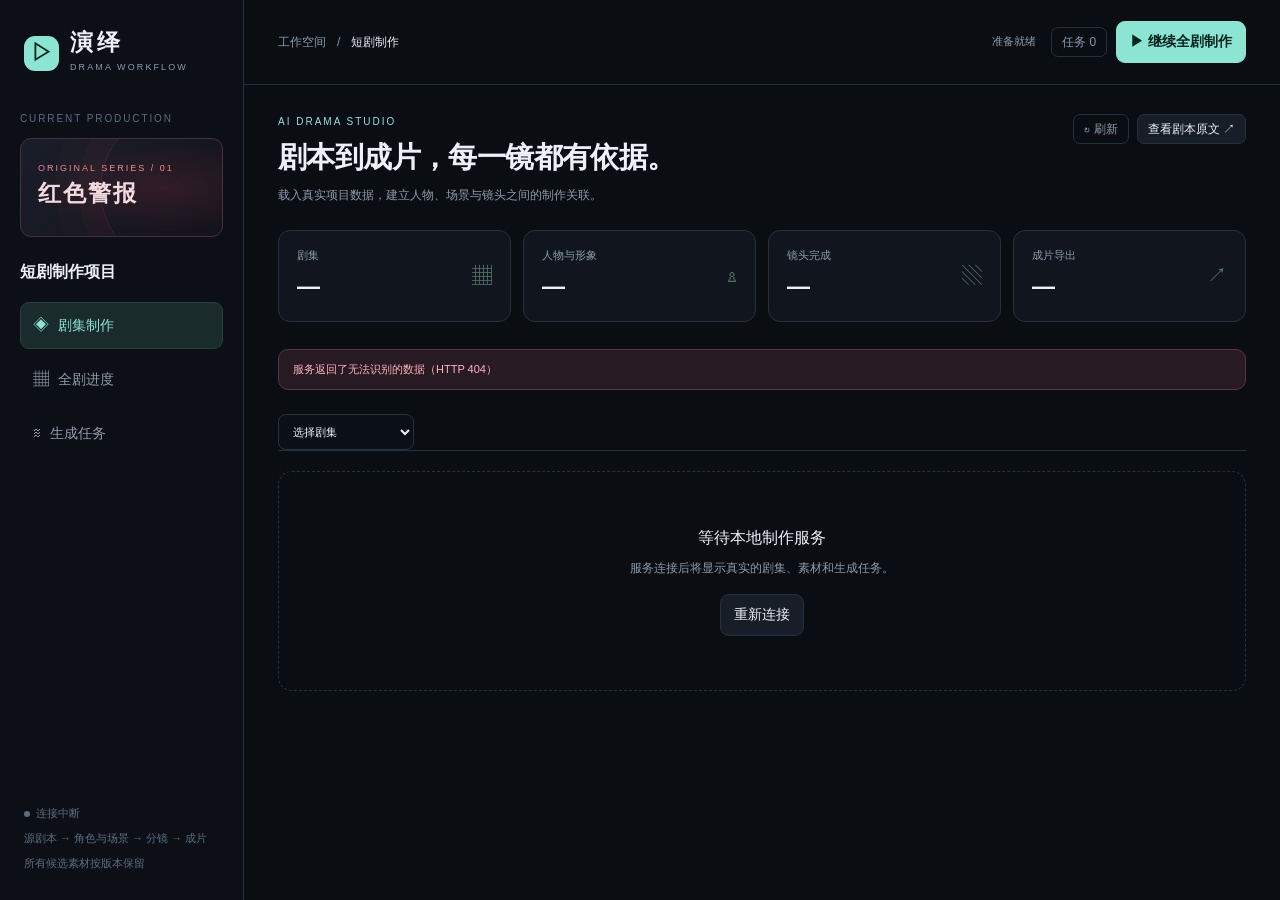
==== frontend/workbench/index.html @ b9e7b921 "Initialize source-only AI video workspace" ====
<!doctype html>
<html lang="zh-CN">
<head>
<meta charset="UTF-8">
<meta name="viewport" content="width=device-width,initial-scale=1">
<meta name="color-scheme" content="dark">
<title>演绎 · AI 短剧制作台</title>
<style>
:root{--bg:#0a0d12;--panel:#11161e;--panel2:#171e28;--line:#26313e;--text:#edf1f7;--muted:#8d9bac;--subtle:#5c6c7f;--accent:#8ce5d2;--accentdim:#153f37;--red:#ff7b7b;--reddim:#3d232b;--amber:#e4bf7b;--radius:15px;--font:ui-sans-serif,-apple-system,BlinkMacSystemFont,"PingFang SC","Microsoft YaHei",sans-serif}*{box-sizing:border-box}body{margin:0;background:var(--bg);color:var(--text);font:14px/1.55 var(--font)}button,input,select,textarea{font:inherit}button,a,input,textarea,select{outline-offset:4px}button{cursor:pointer}button:disabled{opacity:.42;cursor:not-allowed}a{color:var(--accent);text-decoration:none}a:hover{text-decoration:underline}button{border:1px solid var(--line);border-radius:9px;background:var(--panel2);color:var(--text);padding:9px 13px;white-space:nowrap;transition:background .15s,border-color .15s,transform .15s}button:hover:not(:disabled){background:#222d3a;border-color:#46586b}button:active:not(:disabled){transform:translateY(1px)}button.primary{color:#05251e;background:var(--accent);border-color:var(--accent);font-weight:650}button.primary:hover:not(:disabled){background:#aef3e4}button.danger{color:var(--red);background:var(--reddim);border-color:#63404b}button.ghost{background:transparent;color:var(--muted)}button.small,.small-btn{padding:5px 10px;font-size:12px;border-radius:7px}input,select,textarea{width:100%;border:1px solid var(--line);border-radius:8px;background:#0b1017;color:var(--text);padding:10px 12px}textarea{resize:vertical;min-height:145px;line-height:1.75}input:focus,select:focus,textarea:focus{border-color:var(--accent)}select{cursor:pointer}.app{max-width:1760px;margin:auto;min-height:100vh;display:grid;grid-template-columns:244px 1fr}.sidebar{position:sticky;top:0;align-self:start;height:100vh;border-right:1px solid var(--line);padding:29px 20px 20px;display:flex;flex-direction:column;background:#0c1016}.brand{display:flex;align-items:center;gap:11px;margin:0 4px 34px}.brand-icon{width:35px;height:35px;position:relative;background:var(--accent);border-radius:11px;display:grid;place-items:center;color:#08251d;font-size:22px;font-weight:800}.brand-title{font-size:23px;letter-spacing:4px;font-weight:750;line-height:1.15}.brand small{font-size:9px;letter-spacing:2.1px;color:var(--muted)}.side-label{font-size:10px;letter-spacing:1.9px;color:var(--subtle);margin-bottom:11px}.project-title{font-size:16px;line-height:1.65;margin-bottom:17px;font-weight:600}.project-cover{height:99px;position:relative;overflow:hidden;margin-bottom:22px;border:1px solid #49303a;border-radius:11px;background:radial-gradient(ellipse at 70% 50%,#852f3d40,transparent 65%),linear-gradient(135deg,#1a1e29,#14121b);display:flex;align-items:center;padding:17px}.project-cover:after{content:"";position:absolute;width:160px;height:160px;border:1px solid #98445344;border-radius:50%;right:-40px;top:-31px;box-shadow:0 0 0 22px #9844530b,0 0 0 45px #98445308}.alarm-mark{color:#ed8b99;font-size:9px;letter-spacing:2px}.project-cover strong{display:block;font-size:23px;letter-spacing:2px;color:#f3d9e0;position:relative;z-index:1}.side-nav{display:grid;gap:7px}.side-nav button{text-align:left;background:transparent;border-color:transparent;padding:10px 12px;color:var(--muted)}.side-nav button.active{background:#1a2b2b;color:var(--accent);border-color:#284139}.side-nav span{margin-right:9px;font-size:16px}.side-meta{margin-top:auto;padding:20px 4px 0;font-size:11px;color:var(--subtle)}.dot{display:inline-block;width:6px;height:6px;border-radius:50%;background:var(--subtle);margin-right:6px}.dot.online{background:var(--accent);box-shadow:0 0 8px #8ce5d244}.side-meta p{margin:8px 0}.workspace{min-width:0}.topbar{min-height:83px;padding:21px 34px;display:flex;align-items:center;justify-content:space-between;gap:15px;border-bottom:1px solid var(--line)}.breadcrumb{font-size:12px;color:var(--muted);display:flex;gap:11px;align-items:center}.breadcrumb strong{color:var(--text);font-weight:500}.top-actions{display:flex;gap:9px;align-items:center}.run-state{font-size:11px;color:var(--muted);margin-right:6px}.content{padding:29px 34px 44px;max-width:1500px;margin:auto}.hero{display:flex;justify-content:space-between;align-items:flex-start;gap:20px;margin-bottom:25px}.eyebrow{font-size:10px;letter-spacing:2px;color:var(--accent);margin-bottom:9px}.hero h1{font-size:29px;line-height:1.35;margin:0 0 9px;font-weight:650;letter-spacing:-.6px}.hero p{color:var(--muted);font-size:12px;margin:0;max-width:790px}.hero-actions{display:flex;gap:8px;align-items:center}.stats{display:grid;grid-template-columns:repeat(4,1fr);gap:12px;margin-bottom:27px}.stat{border:1px solid var(--line);background:var(--panel);border-radius:12px;padding:16px 18px;display:flex;justify-content:space-between;align-items:center}.stat label{color:var(--muted);font-size:11px;display:block;margin-bottom:5px}.stat strong{font-size:23px;font-weight:550;letter-spacing:-.6px}.stat small{color:var(--subtle);font-size:11px;margin-left:5px}.stat-icon{font-size:20px;color:#527468}.episode-nav-wrap{display:flex;align-items:flex-start;gap:12px;border-bottom:1px solid var(--line);margin-bottom:20px;min-width:0}.episode-nav-wrap>select{width:136px;flex-shrink:0;font-size:11px;padding:10px;margin-top:5px}.episode-nav-wrap .episode-strip{flex:1;min-width:0;margin-bottom:0;border-bottom:0}.episode-strip{border-bottom:1px solid var(--line);display:flex;gap:7px;padding-bottom:15px;margin-bottom:20px;overflow:auto;scrollbar-width:thin}.episode-chip{background:transparent;border:1px solid transparent;padding:9px 15px;min-width:106px;text-align:left}.episode-chip .num{font-size:10px;color:var(--muted);display:block;margin-bottom:3px;letter-spacing:1px}.episode-chip .name{display:block;max-width:153px;overflow:hidden;text-overflow:ellipsis;font-size:12px}.episode-chip.active{background:var(--panel2);border-color:#527568}.episode-chip.active .num{color:var(--accent)}.episode-chip .chip-dot{float:right;margin-top:6px;width:5px;height:5px;border-radius:50%;background:var(--subtle)}.episode-chip .chip-dot.done{background:var(--accent)}.episode-heading{display:flex;justify-content:space-between;gap:15px;align-items:flex-start;margin-bottom:18px}.episode-head-actions{display:flex;gap:8px;flex-wrap:wrap;justify-content:flex-end}.review-notice .review-title{display:flex;align-items:center;justify-content:space-between;gap:12px}.review-notice p{margin:8px 0 0;font-size:11px;line-height:1.8}.review-notice ul{padding-left:17px;margin:9px 0 0;font-size:11px;line-height:1.8}.episode-heading h2{margin:0;font-size:19px;font-weight:600}.episode-heading p{color:var(--muted);font-size:12px;max-width:850px;margin:7px 0 0}.tabs{display:flex;gap:24px;overflow:auto;border-bottom:1px solid var(--line);margin-bottom:21px}.tabs button{flex:0 0 auto;border:0;border-bottom:2px solid transparent;border-radius:0;padding:11px 1px;background:transparent;color:var(--muted);font-size:13px}.tabs button.active{color:var(--accent);border-bottom-color:var(--accent)}.tabs small{margin-left:6px;color:var(--subtle);font-size:10px}.section-top{display:flex;justify-content:space-between;align-items:center;gap:12px;margin-bottom:16px}.section-top p{font-size:11px;color:var(--muted);margin:0}.legend{display:flex;gap:12px;color:var(--muted);font-size:10px}.legend i{display:inline-block;height:5px;width:5px;border-radius:50%;background:var(--accent);margin-right:5px}.legend i.pending{background:var(--subtle)}.asset-grid{display:grid;grid-template-columns:repeat(auto-fill,minmax(245px,1fr));gap:17px}.asset-card{border:1px solid var(--line);background:var(--panel);border-radius:var(--radius);overflow:hidden;transition:border-color .2s}.asset-card:hover{border-color:#485763}.asset-preview{aspect-ratio:4/3;background:#0d121a;position:relative;overflow:hidden;display:grid;place-items:center;border-bottom:1px solid var(--line)}.asset-preview img{width:100%;height:100%;object-fit:contain;position:absolute;inset:0;background:#0a0f16}.empty-image{display:flex;flex-direction:column;align-items:center;color:var(--subtle);gap:9px;font-size:11px;text-align:center;padding:22px}.empty-image .avatar-line{font-size:32px;color:#354858}.image-tag{position:absolute;top:12px;left:12px;padding:4px 8px;font-size:10px;background:#091016d9;border:1px solid #3e505c;border-radius:5px;color:#d1d9e3;z-index:1}.asset-body{padding:16px}.asset-card h3{margin:0 0 4px;font-size:16px;font-weight:600}.muted{color:var(--muted)}.fine{font-size:11px}.subtle{color:var(--subtle)}.tag-list{display:flex;gap:5px;flex-wrap:wrap;margin:11px 0 15px}.tag{font-size:10px;color:#aab9c9;border:1px solid #2c3a49;background:#17202b;border-radius:5px;padding:2px 6px}.tag.green{color:var(--accent);border-color:#2a4c42;background:#122f28}.tag.red{color:var(--red);border-color:#58333d;background:#2b1920}.card-buttons{display:flex;gap:8px}.card-buttons button{flex:1;font-size:11px;padding:8px}.pipeline{display:flex;gap:6px;align-items:center;margin-top:14px;color:var(--subtle);font-size:9px;flex-wrap:wrap}.pipeline .done{color:var(--accent)}.pipeline b{font-weight:400;color:#354251}.notice{background:#131c27;border:1px solid #293b4e;color:#9eb5cd;border-radius:10px;padding:11px 14px;font-size:11px;margin-bottom:19px}.notice.error{background:#281a22;border-color:#593443;color:#ffb4be}.notice strong{font-weight:600}.empty{min-height:220px;border:1px dashed var(--line);border-radius:14px;display:grid;place-items:center;text-align:center;padding:34px;color:var(--muted)}.empty h3{color:var(--text);font-weight:500;margin:0 0 8px}.empty p{font-size:12px;max-width:520px;margin:0 auto 17px}.progress-track{height:4px;overflow:hidden;border-radius:3px;background:#26313d}.progress-track span{display:block;background:var(--accent);height:100%;transition:width .3s}.shot-list{display:grid;gap:16px}.shot-card{border:1px solid var(--line);background:var(--panel);border-radius:14px;overflow:hidden;display:grid;grid-template-columns:276px 1fr}.shot-media{background:#070a0f;border-right:1px solid var(--line);min-height:220px;display:grid;place-items:center;position:relative}.shot-media video{width:100%;max-height:330px;display:block}.shot-body{padding:19px 21px;min-width:0}.shot-title{display:flex;align-items:center;justify-content:space-between;gap:15px;margin-bottom:10px}.shot-title h3{font-size:14px;margin:0;font-weight:600}.shot-title .duration{color:var(--accent);font-family:ui-monospace,monospace;font-size:11px;margin-left:10px}.cast-item{display:flex;align-items:center;gap:7px;font-size:11px;color:#c2d1df}.cast-item select{width:auto;max-width:210px;padding:4px 7px;font-size:10px}.look-create{background:#0c131c;border:1px solid var(--line);border-radius:8px;padding:12px;margin:12px 0}.look-create input,.look-create textarea{margin:6px 0;font-size:11px}.look-create textarea{min-height:90px}.shot-action{font-size:13px;line-height:1.8;margin:8px 0}.shot-meta{display:grid;grid-template-columns:1fr 1fr;gap:8px 15px;font-size:11px;color:var(--muted);margin:12px 0}.shot-meta label{color:var(--subtle);display:block;font-size:10px;margin-bottom:2px}.dialogue{border-left:2px solid #386458;padding-left:12px;margin:10px 0;color:#d3e2e0;font-size:12px}.dialogue p{margin:5px 0}.dialogue b{color:var(--accent);font-size:10px;margin-right:6px;font-weight:500}.shot-footer{display:flex;gap:8px;justify-content:space-between;align-items:center;margin-top:15px}.shot-footer .actions{display:flex;gap:7px}.shot-footer select{max-width:290px;padding:6px 9px;font-size:10px}.shot-edit{border-top:1px solid var(--line);margin-top:13px;padding-top:12px}.shot-edit>summary{color:var(--accent);font-size:11px;cursor:pointer}.shot-edit .edit-fields{display:grid;gap:12px;margin-top:13px}.shot-edit label{display:grid;gap:5px;font-size:11px;color:var(--muted)}.shot-edit textarea{min-height:90px;font-size:12px;line-height:1.7}.shot-edit .notice{margin:12px 0 0}.shot-edit .edit-save{display:flex;align-items:center;gap:12px;margin-top:13px;flex-wrap:wrap}.shot-edit .edit-save span{font-size:10px;color:var(--subtle)}.shot-details{border-top:1px solid var(--line);padding-top:12px;margin-top:13px}.shot-details summary{color:var(--muted);cursor:pointer;font-size:11px}.shot-details textarea{font-size:11px;margin:12px 0 8px;min-height:200px}.handoff{font-size:11px;color:var(--muted);display:grid;gap:7px;margin:10px 0}.handoff strong{color:#abc7bd;font-weight:500}.export-card{border:1px solid var(--line);border-radius:14px;background:var(--panel);padding:24px;margin-bottom:16px}.export-card h3{font-size:18px;margin:0 0 8px;font-weight:550}.export-card p{font-size:12px;color:var(--muted);margin:0 0 17px}.export-card video{display:block;width:100%;max-height:560px;background:#05080c;border-radius:8px;margin:17px 0}.export-meta{display:flex;gap:20px;flex-wrap:wrap;margin:11px 0;font-size:11px;color:var(--muted)}.export-actions{display:flex;gap:9px;align-items:center}.download-link{display:inline-block;border:1px solid #3a6c60;background:#163d32;color:var(--accent);padding:8px 13px;border-radius:8px;font-size:12px}.jobs-panel{position:fixed;right:21px;top:76px;width:min(480px,calc(100vw - 30px));max-height:75vh;overflow:auto;z-index:40;border:1px solid #3b4a5e;background:#101721;box-shadow:0 20px 70px #0008;border-radius:14px}.panel-head{position:sticky;top:0;padding:16px 19px;background:#111923;display:flex;justify-content:space-between;align-items:center;border-bottom:1px solid var(--line);z-index:1}.panel-head h3{font-size:14px;margin:0}.job{padding:13px 18px;border-bottom:1px solid var(--line)}.job-top{display:flex;justify-content:space-between;gap:12px;font-size:12px}.job-meta{font-size:10px;color:var(--subtle);margin-top:5px;word-break:break-all}.job-error{font-size:11px;color:#ffaeb8;background:#2b1a23;border-radius:7px;padding:9px;margin-top:8px;white-space:pre-wrap;word-break:break-word}.status{font-size:10px;color:var(--muted);white-space:nowrap}.status.success{color:var(--accent)}.status.failed{color:var(--red)}.status.running{color:var(--amber)}.backdrop{position:fixed;inset:0;z-index:50;background:#03060bd9;backdrop-filter:blur(5px);display:flex;align-items:center;justify-content:center;padding:28px}.modal{background:var(--panel);border:1px solid #354354;border-radius:18px;width:min(1180px,100%);max-height:94vh;overflow:auto;box-shadow:0 30px 100px #0009}.modal-head{position:sticky;top:0;background:var(--panel);padding:20px 24px;border-bottom:1px solid var(--line);display:flex;justify-content:space-between;align-items:center;gap:20px;z-index:3}.modal-head h2{margin:0;font-size:19px;font-weight:600}.modal-head p{color:var(--muted);font-size:11px;margin:3px 0 0}.modal-close{padding:5px 10px;font-size:18px;background:transparent}.modal-layout{display:grid;grid-template-columns:1.02fr 1fr;min-height:530px}.modal-left{padding:22px;border-right:1px solid var(--line)}.modal-right{padding:24px;min-width:0}.large-preview{height:365px;background:#080d14;border:1px solid var(--line);border-radius:10px;display:grid;place-items:center;overflow:hidden}.large-preview video{width:100%;height:100%;object-fit:contain}.manual-review-copy{font-size:12px;color:var(--muted);line-height:1.8;margin:0 0 15px}.qa-result{margin:10px 0;font-size:11px;color:var(--muted);line-height:1.8}.qa-result p{margin:7px 0}.qa-result ul{padding-left:17px;margin:7px 0}.qa-score{display:flex;gap:6px;flex-wrap:wrap;margin:8px 0}.large-preview img{width:100%;height:100%;object-fit:contain}.large-preview a{display:block;width:100%;height:100%}.preview-caption{font-size:10px;color:var(--muted);display:flex;justify-content:space-between;gap:10px;margin:10px 0 16px}.versions{display:flex;gap:8px;overflow:auto;padding:3px 0 6px}.version{flex:0 0 82px;height:89px;position:relative;border-radius:8px;overflow:hidden;border:1px solid var(--line);padding:0;background:#0b1018}.version img{width:100%;height:100%;object-fit:cover}.version.active{border-color:var(--accent);box-shadow:0 0 0 1px var(--accent)}.version-label{position:absolute;bottom:0;left:0;right:0;background:#09101bea;font-size:9px;padding:3px;text-align:center;color:#cbd6e4}.version .approved{position:absolute;top:3px;right:4px;background:var(--accent);border-radius:50%;width:15px;height:15px;font-size:10px;color:#092920}.field-label{display:block;font-size:11px;color:var(--muted);margin-bottom:7px}.field-row{display:flex;align-items:center;justify-content:space-between;margin:17px 0 8px}.field-row label{color:var(--muted);font-size:11px}.segmented{display:flex;border:1px solid var(--line);padding:4px;border-radius:9px;margin-bottom:17px;background:#0b1118;gap:3px}.segmented button{background:transparent;border-color:transparent;flex:1;font-size:11px;padding:7px 9px}.segmented button.active{background:#23382f;color:var(--accent)}.prompt-editor{font-size:12px;min-height:235px}.reference-summary{font-size:10px;line-height:1.7;color:var(--muted);background:#0c131c;border:1px solid var(--line);border-radius:8px;padding:11px;margin:12px 0;max-height:100px;overflow:auto}.reference-summary strong{color:var(--accent);font-weight:500}.upload-box{display:flex;align-items:center;gap:10px;padding:11px;border:1px dashed #415060;border-radius:8px;margin:13px 0;color:var(--muted);font-size:10px}.upload-box img{width:46px;height:46px;object-fit:cover;border-radius:5px}.upload-box button{flex-shrink:0}.upload-box span{word-break:break-all}.modal-actions{display:flex;gap:8px;flex-wrap:wrap;margin-top:15px}.modal-actions button{flex:1;font-size:12px}.modal-tip{color:var(--subtle);font-size:10px;line-height:1.8;margin-top:12px}.source-content{padding:26px;font-size:13px;line-height:1.95;white-space:pre-wrap;max-height:75vh;overflow:auto}.source-content h3{margin:0}.toast-stack{position:fixed;bottom:25px;left:50%;transform:translateX(-50%);z-index:100;display:grid;gap:8px;max-width:min(580px,calc(100vw - 36px))}.toast{background:#1e302c;border:1px solid #456e60;color:#daf4e9;border-radius:10px;padding:12px 18px;font-size:12px;box-shadow:0 8px 30px #0006;word-break:break-word}.toast.error{background:#351f29;border-color:#7a4653;color:#ffc3cc}.loading{display:flex;align-items:center;gap:12px;color:var(--muted);padding:70px;justify-content:center}.spinner{width:15px;height:15px;border:2px solid #2a3a42;border-top-color:var(--accent);border-radius:50%;animation:spin 1s linear infinite}@keyframes spin{to{transform:rotate(360deg)}}.hidden{display:none!important}.failed-banner{display:flex;align-items:center;justify-content:space-between;gap:12px}.status-line{color:var(--subtle);font-size:10px;margin-top:16px;display:flex;justify-content:space-between;gap:12px}.mono{font-family:ui-monospace,SFMono-Regular,Menlo,monospace}.overview-grid{display:grid;grid-template-columns:repeat(auto-fill,minmax(245px,1fr));gap:15px}.episode-overview{padding:19px;background:var(--panel);border:1px solid var(--line);border-radius:12px}.episode-overview h3{margin:6px 0 9px;font-size:16px;font-weight:550}.episode-overview p{font-size:11px;color:var(--muted);min-height:38px;margin-bottom:15px}.episode-overview .progress-track{margin-bottom:12px}.overview-line{display:flex;justify-content:space-between;gap:10px;font-size:10px;color:var(--muted);margin:10px 0}.hr{height:1px;background:var(--line);margin:20px 0}.mobile-brand{display:none}.empty-inline{color:var(--subtle);font-size:11px;padding:8px 0}.inline-error{color:var(--red);font-size:11px;word-break:break-word}.source-id{font-size:10px;color:var(--subtle);margin-left:7px}
@media(min-width:1500px){.asset-grid{grid-template-columns:repeat(auto-fill,minmax(260px,1fr))}}@media(max-width:1150px){.app{grid-template-columns:208px 1fr}.sidebar{padding:24px 16px}.content{padding:25px 24px}.topbar{padding:20px 24px}.shot-card{grid-template-columns:230px 1fr}.shot-media{min-height:200px}.stat{padding:13px}.hero h1{font-size:25px}.run-state{display:none}}@media(max-width:900px){.app{grid-template-columns:1fr}.sidebar{display:none}.mobile-brand{display:block;font-size:17px;font-weight:700;color:var(--accent);letter-spacing:3px}.topbar{padding:15px 20px;min-height:72px}.breadcrumb{display:none}.stats{grid-template-columns:repeat(4,1fr)}.hero{flex-direction:column}.hero h1{font-size:25px}.hero-actions{align-self:stretch}.content{padding:22px 20px}.modal-layout{grid-template-columns:1fr 1fr}.modal-left,.modal-right{padding:17px}.large-preview{height:320px}.shot-card{grid-template-columns:220px 1fr}.shot-meta{grid-template-columns:1fr}.stat-icon{display:none}.shot-footer{align-items:stretch;flex-direction:column}.shot-footer select{max-width:none}.backdrop{padding:15px}}@media(max-width:650px){.stats{grid-template-columns:repeat(2,1fr);gap:9px}.hero h1{font-size:23px}.hero p{font-size:11px}.top-actions{gap:6px}.top-actions button{font-size:11px;padding:8px 10px}.episode-heading{flex-direction:column}.tabs{gap:22px}.asset-grid{grid-template-columns:repeat(2,minmax(0,1fr));gap:11px}.asset-body{padding:12px}.asset-card h3{font-size:14px}.card-buttons{flex-direction:column;gap:6px}.asset-preview{aspect-ratio:3/4}.tag-list{margin:9px 0}.pipeline{font-size:8px;gap:4px}.shot-card{grid-template-columns:1fr}.shot-media{min-height:190px;border-right:0;border-bottom:1px solid var(--line)}.shot-media video{max-height:370px}.shot-body{padding:17px}.shot-meta{grid-template-columns:1fr 1fr}.modal-layout{grid-template-columns:1fr}.modal-left{border-right:0;border-bottom:1px solid var(--line)}.modal-head{padding:15px 18px}.large-preview{height:310px}.modal{max-height:96vh}.backdrop{padding:8px}.section-top{align-items:flex-start}.legend{display:none}.hero-actions button{font-size:11px}.export-card{padding:18px}.content{padding:20px 15px}.stat strong{font-size:22px}.project-title{font-size:13px}.run-button-label{font-size:11px}.source-id{display:none}.episode-chip{min-width:92px;padding:8px 11px}.episode-chip .name{max-width:112px}.status-line{flex-direction:column;gap:3px}}
</style>
</head>
<body>
<div class="app">
<aside class="sidebar">
  <div class="brand"><div class="brand-icon">▷</div><div><div class="brand-title">演绎</div><small>DRAMA WORKFLOW</small></div></div>
  <div class="side-label">CURRENT PRODUCTION</div>
  <div class="project-cover"><div><div class="alarm-mark">ORIGINAL SERIES / 01</div><strong>红色警报</strong></div></div>
  <div class="project-title" id="side-title">短剧制作项目</div>
  <div class="side-nav">
    <button data-action="nav" data-nav="production" class="active" id="nav-production"><span>◈</span>剧集制作</button>
    <button data-action="nav" data-nav="overview" id="nav-overview"><span>▦</span>全剧进度</button>
    <button data-action="nav" data-nav="jobs"><span>≋</span>生成任务</button>
  </div>
  <div class="side-meta"><p><i class="dot" id="connection-dot"></i><span id="connection-label">正在连接本地工作台</span></p><p>源剧本 → 角色与场景 → 分镜 → 成片</p><p>所有候选素材按版本保留</p></div>
</aside>
<main class="workspace">
  <header class="topbar"><div class="mobile-brand">▷ 演绎</div><div class="breadcrumb"><span>工作空间</span><span>/</span><strong>短剧制作</strong></div><div class="top-actions"><span id="run-state" class="run-state">准备就绪</span><button class="ghost small" data-action="jobs" id="jobs-button">任务 <span id="jobs-count">0</span></button><button class="danger hidden" data-action="pause" id="pause-button">暂停派发</button><button class="primary" data-action="run" id="run-button"><span class="run-button-label">▶ 继续全剧制作</span></button></div></header>
  <div class="content">
    <div class="hero"><div><div class="eyebrow">AI DRAMA STUDIO</div><h1 id="project-title">剧本到成片，每一镜都有依据。</h1><p id="project-description">载入真实项目数据，建立人物、场景与镜头之间的制作关联。</p></div><div class="hero-actions"><button class="ghost small" data-action="refresh">↻ 刷新</button><button class="small" data-action="source">查看剧本原文 ↗</button></div></div>
    <div class="stats" id="stats"><div class="stat"><div><label>剧集</label><strong>—</strong></div><span class="stat-icon">▦</span></div><div class="stat"><div><label>人物与形象</label><strong>—</strong></div><span class="stat-icon">♙</span></div><div class="stat"><div><label>镜头完成</label><strong>—</strong></div><span class="stat-icon">▧</span></div><div class="stat"><div><label>成片导出</label><strong>—</strong></div><span class="stat-icon">↗</span></div></div>
    <div id="connection-error" class="notice error hidden"></div>
    <div id="failure-banner"></div>
    <div class="episode-nav-wrap"><select id="episode-jump" data-action="episode-jump-change" aria-label="跳转剧集"><option>选择剧集</option></select><div id="episode-nav" class="episode-strip"></div></div>
    <div id="main-content"><div class="loading"><span class="spinner"></span>正在读取制作项目…</div></div>
    <div class="status-line"><span id="project-path"></span><span id="last-sync"></span></div>
  </div>
</main>
</div>
<div id="jobs-panel" class="jobs-panel hidden"></div>
<div id="modal-root"></div>
<div id="toast-stack" class="toast-stack" aria-live="polite"></div>
<input id="reference-upload" type="file" accept="image/png,image/jpeg,image/webp" class="hidden">
<script>
'use strict';
const app={newCharacterDraft:{name:'',base_prompt:'',look_name:'',look_prompt_delta:''},newCharacter:false,newCharacterSaving:false,reviewVideo:null,shotDrafts:{},shotEditors:{},newLookDraft:{name:'',prompt:''},newLocationDraft:{name:'',canonical_prompt:''},newLocation:false,newLocationSaving:false,videoPreviews:{},newLook:false,state:null,episode:null,tab:'characters',nav:'production',modal:null,modalAsset:null,modalStage:'base',lookId:null,upload:null,source:null,sourceLoading:false,jobsOpen:false,loading:false,lastMainSignature:'',lastModalSignature:'',error:null};
const $=s=>document.querySelector(s);
const esc=value=>String(value??'').replace(/[&<>"']/g,c=>({'&':'&amp;','<':'&lt;','>':'&gt;','"':'&quot;',"'":'&#39;'}[c]));
const arr=value=>Array.isArray(value)?value:[];
const str=value=>typeof value==='string'?value:JSON.stringify(value??'');
const labelStatus=status=>({idle:'待开始',running:'正在制作',paused:'已暂停派发',pausing:'等待已提交任务保存',failed:'需要处理',rejected:'未通过',needs_review:'中断待核实',unplanned:'待规划',complete:'全部完成',queued:'排队中',pending:'待生成',submitted:'已提交',generating:'生成中',processing:'处理中',succeeded:'已完成',success:'已完成',ready:'候选已就绪',generated:'已生成',reviewed:'已检查',approved:'已通过',exported:'已导出',planned:'已规划',stale:'需更新',cancelled:'已取消'}[String(status??'').toLowerCase()]||String(status||'待处理'));
const success=status=>['success','succeeded','ready','generated','reviewed','approved','exported','complete','completed','SUCCEEDED'].includes(status);
const usable=asset=>!!asset&&!asset.stale&&!failed(asset.status);
const failed=status=>['failed','error','FAILED','rejected','needs_review'].includes(status);
const active=status=>['running','queued','submitted','generating','processing','pending','PENDING','RUNNING'].includes(status);
const stateClass=status=>success(status)?'success':failed(status)?'failed':active(status)?'running':'';
const kindLabel=kind=>({base:'基础人物图',look:'形象图',turnaround:'三视图',location:'场景图',video:'镜头视频',plan:'剧集规划',render:'成片导出',continuity:'连续性复核',review:'连续性复核',run:'全剧制作',image:'图像生成'}[kind]||kind||'任务');
const formatTime=value=>{if(!value)return '时间未记录';const date=new Date(value);return Number.isNaN(date.getTime())?String(value):date.toLocaleString('zh-CN',{timeZone:'Asia/Shanghai',month:'2-digit',day:'2-digit',hour:'2-digit',minute:'2-digit',second:'2-digit',hour12:false})};
const fullTime=value=>{if(!value)return '';const date=new Date(value);return Number.isNaN(date.getTime())?String(value):date.toLocaleString('zh-CN',{timeZone:'Asia/Shanghai',hour12:false})};
const durationLabel=value=>{const s=Number(value)||0;return s>=60?Math.floor(s/60)+'分'+Math.round(s%60)+'秒':s+'秒'};
const assetUrl=asset=>asset?.url||asset?.download_url||asset?.video_url||'';
function currentEpisode(){return arr(app.state?.episodes).find(e=>e.id===app.episode)||arr(app.state?.episodes)[0]||null}
function characterById(id){return arr(app.state?.characters).find(c=>c.id===id)}
function locationById(id){return arr(app.state?.locations).find(c=>c.id===id)}
function identityId(value){return typeof value==='string'?value:value?.id||value?.character_id||value?.location_id}
function selectedId(entity,kind,lookId){const s=entity?.selected;if(typeof s==='string')return s;if(!s||typeof s!=='object')return null;const key=kind==='base'?'base':kind==='turnaround'?'turnaround:'+lookId:kind==='location'?'location':kind==='video'?'video':lookId;const value=s[key]??s[kind];return typeof value==='string'?value:value?.id||value?.asset_id||null}
function selectedAsset(entity,kind,lookId){const id=selectedId(entity,kind,lookId);return arr(entity?.assets).find(a=>a.id===id)||null}
function assetVersion(asset,index){if(asset?.version!==undefined&&asset?.version!==null)return typeof asset.version==='number'?'v'+String(asset.version).padStart(3,'0'):String(asset.version);return 'v'+String(index+1).padStart(3,'0')}
function validAssets(entity,kind,lookId){return arr(entity?.assets).filter(a=>a.kind===kind&&(!lookId||kind==='base'||kind==='location'||!a.look_id||a.look_id===lookId)).slice().reverse()}
function episodeCharacters(ep){const ids=new Set([...arr(ep?.characters).map(identityId),...arr(ep?.shots).flatMap(s=>arr(s.characters).map(identityId))]);return arr(app.state?.characters).filter(c=>ids.has(c.id))}
function episodeLocations(ep){const ids=new Set([...arr(ep?.locations).map(identityId),...arr(ep?.shots).map(s=>identityId(s.location_id))]);return arr(app.state?.locations).filter(c=>ids.has(c.id))}
function shotSelected(shot){const s=shot?.selected;const id=typeof s==='string'?s:s?.video||s?.asset_id||s?.id;return arr(shot?.assets).find(a=>a.id===id)||null}
function episodeTitle(ep){return ep?.source_title||ep?.title||('第'+(ep?.number||'')+'集')}
function projectTitle(){return app.state?.project?.title||app.state?.project?.name||'AI 短剧制作项目'}
function toast(message,error=false){const el=document.createElement('div');el.className='toast'+(error?' error':'');el.textContent=message;$('#toast-stack').appendChild(el);setTimeout(()=>el.remove(),error?11000:5000)}
async function api(path,body){let response;try{response=await fetch(path,{method:body===undefined?'GET':'POST',headers:body===undefined?{}:{'Content-Type':'application/json'},body:body===undefined?undefined:JSON.stringify(body),cache:'no-store'})}catch(error){throw new Error('无法连接本地制作服务。请检查服务是否正在运行。')}const text=await response.text();let data;try{data=JSON.parse(text)}catch(error){throw new Error('服务返回了无法识别的数据（HTTP '+response.status+'）')}if(!response.ok||data.error||data.ok===false)throw new Error(typeof data.error==='string'?data.error:data.error?.message||data.message||'操作失败（HTTP '+response.status+'）');return data}
async function fetchState(force=false){if(app.loading)return;app.loading=true;try{app.state=await api('/api/state');app.error=null;if(!app.episode||!arr(app.state.episodes).some(e=>e.id===app.episode))app.episode=arr(app.state.episodes)[0]?.id||null;$('#connection-error').classList.add('hidden');$('#connection-dot').classList.add('online');$('#connection-label').textContent='本地工作台已连接';$('#last-sync').textContent='最近同步 '+new Date().toLocaleTimeString('zh-CN',{timeZone:'Asia/Shanghai',hour12:false});render(force)}catch(error){app.error=error.message;$('#connection-error').textContent=error.message;$('#connection-error').classList.remove('hidden');$('#connection-dot').classList.remove('online');$('#connection-label').textContent='连接中断';if(!app.state)$('#main-content').innerHTML='<div class="empty"><div><h3>等待本地制作服务</h3><p>服务连接后将显示真实的剧集、素材和生成任务。</p><button data-action="refresh">重新连接</button></div></div>'}finally{app.loading=false}}
function render(force=false){if(!app.state)return;renderHeader();renderEpisodeNav();renderFailures();renderJobs();const signature=JSON.stringify({nav:app.nav,tab:app.tab,episode:app.episode,characters:app.state.characters,locations:app.state.locations,episodes:app.state.episodes,exports:app.state.exports,reviewRunning:reviewRunning(currentEpisode())});if(force||signature!==app.lastMainSignature){const focused=document.activeElement,playing=Array.from(document.querySelectorAll('#main-content video')).some(v=>!v.paused&&!v.ended);if(force||(!playing&&(!focused||!$('#main-content').contains(focused)||!['TEXTAREA','INPUT','SELECT'].includes(focused.tagName)))){renderMain();app.lastMainSignature=signature}}if(app.modal){const modalSignature=JSON.stringify({m:app.modal,stage:app.modalStage,look:app.lookId,asset:app.modalAsset,upload:app.upload,characters:app.state.characters,locations:app.state.locations});if(force||modalSignature!==app.lastModalSignature){const focused=document.activeElement;if(force||!focused||!$('#modal-root').contains(focused)||!['TEXTAREA','INPUT','SELECT'].includes(focused.tagName)){renderModal();app.lastModalSignature=modalSignature}}}}
function renderHeader(){const state=app.state,eps=arr(state.episodes),chars=arr(state.characters),shots=eps.flatMap(e=>arr(e.shots)),done=shots.filter(s=>usable(shotSelected(s))).length,exported=eps.filter(e=>e.export&&assetUrl(e.export)).length;const totalLooks=chars.reduce((a,c)=>a+arr(c.looks).length,0);$('#side-title').textContent=projectTitle();$('#project-title').textContent=projectTitle();$('#project-description').textContent=state.project?.description||'从剧集规划到人物形象、场景与镜头，统一管理参考、提示词和每一次生成。';$('#stats').innerHTML=[['剧集规划',eps.length,'集','▦'],['人物 / 形象',chars.length+' / '+totalLooks,'','♙'],['采用镜头',done+' / '+shots.length,'镜','▧'],['剧集成片',exported+' / '+eps.length,'集','↗']].map(([name,value,unit,icon])=>'<div class="stat"><div><label>'+name+'</label><strong>'+esc(value)+'</strong><small>'+unit+'</small></div><span class="stat-icon">'+icon+'</span></div>').join('');const running=state.project?.run_status==='running'||state.project?.running===true,draining=!running&&arr(state.jobs).some(j=>j.kind!=='run'&&active(j.status));$('#pause-button').classList.toggle('hidden',!running);$('#run-button').disabled=running||draining;$('#run-button').innerHTML='<span class="run-button-label">'+(running?'制作进行中…':draining?'等待已提交任务保存…':state.project?.run_status==='paused'?'▶ 从断点继续':'▶ 继续全剧制作')+'</span>';$('#run-state').textContent=labelStatus(state.project?.run_status||'idle');$('#jobs-count').textContent=arr(state.jobs).filter(j=>active(j.status)).length;$('#project-path').textContent=state.project?.root||state.project?.path||state.project?.project_path||'';$('#nav-production').classList.toggle('active',app.nav==='production');$('#nav-overview').classList.toggle('active',app.nav==='overview')}
function renderEpisodeNav(){const eps=arr(app.state.episodes),signature=JSON.stringify([app.episode,eps.map(ep=>[ep.id,episodeTitle(ep),!!(ep.export&&assetUrl(ep.export))])]);if(app.lastNavSignature===signature)return;app.lastNavSignature=signature;const oldScroll=$('#episode-nav').scrollLeft;$('#episode-jump').innerHTML=eps.map(ep=>'<option value="'+esc(ep.id)+'" '+(ep.id===app.episode?'selected':'')+'>'+esc(ep.id)+' · '+esc(episodeTitle(ep))+'</option>').join('');$('#episode-nav').innerHTML=eps.map(ep=>'<button class="episode-chip '+(app.episode===ep.id?'active':'')+'" data-action="episode" data-id="'+esc(ep.id)+'" title="'+esc(episodeTitle(ep))+'"><span class="chip-dot '+(ep.export&&assetUrl(ep.export)?'done':'')+'"></span><span class="num">EP '+String(ep.number||Number(String(ep.id).replace(/\D/g,''))||'').padStart(2,'0')+'</span><span class="name">'+esc(episodeTitle(ep))+'</span></button>').join('');$('#episode-nav').scrollLeft=oldScroll;$('#episode-nav .active')?.scrollIntoView({block:'nearest',inline:'nearest'})}
function renderFailures(){const jobs=arr(app.state.jobs),bad=jobs.filter(j=>failed(j.status)),latest=bad[bad.length-1],blocked=app.state.project?.run_status==='failed',current=app.state.project?.last_error;$('#failure-banner').innerHTML=blocked?'<div class="notice error failed-banner"><span><strong>当前制作需要处理</strong> · '+esc(str(current||latest?.error||'打开任务查看详情').slice(0,150))+'</span><button class="small danger" data-action="jobs">查看任务</button></div>':latest?'<div class="notice failed-banner"><span>'+bad.length+' 条历史失败记录，保留供追溯；当前状态以制作任务为准。</span><button class="small ghost" data-action="jobs">查看记录</button></div>':''}
function reviewRunning(ep){return !!ep&&arr(app.state?.jobs).some(j=>['continuity','review'].includes(j.kind)&&[ep.id,'series'].includes(j.target)&&active(j.status))}
function renderReview(ep){
 const review=ep.continuity_review,running=reviewRunning(ep),notes=Array.isArray(review?.notes)?review.notes:review?.notes?[str(review.notes)]:[];
 return '<div class="notice review-notice"><div class="review-title"><strong>连续性复核</strong><span class="status '+(running?'running':stateClass(review?.status))+'">'+(running?'正在复核…':review?esc(labelStatus(review.status))+' · 修正 '+esc(review.patch_count??0)+' 处':'尚未复核')+'</span></div><p>模型会检查并修正角色服装、道具与位置的连续性，保留原台词；实际复核可能需要一些时间。全剧制作会自动执行，通常无需重复提交。</p>'+(notes.length?'<ul>'+notes.map(note=>'<li>'+esc(str(note))+'</li>').join('')+'</ul>':'')+'</div>';
}
function renderMain(){const ep=currentEpisode();if(app.nav==='overview'){renderOverview();return}if(!ep){$('#main-content').innerHTML='<div class="empty"><div><h3>项目尚未载入剧集</h3><p>规划完成后，人物、场景、分镜和导出会按剧集组织在这里。</p><button class="primary" data-action="plan-all">规划全剧</button></div></div>';return}const counts={characters:episodeCharacters(ep).length,locations:episodeLocations(ep).length,shots:arr(ep.shots).length,exports:ep.export&&assetUrl(ep.export)?1:0};$('#main-content').innerHTML='<div class="episode-heading"><div><h2>'+esc(episodeTitle(ep))+'<span class="source-id">'+esc(ep.id)+'</span></h2><p>'+esc(ep.summary||'这一集的制作线将在分镜规划后展开。')+'</p></div><div class="episode-head-actions"><button class="small" data-action="plan-episode">✧ '+(arr(ep.shots).length?'重新规划本集':'规划本集')+'</button>'+(app.tab==='shots'?'<button class="small" data-action="review-episode" '+(!arr(ep.shots).length||reviewRunning(ep)?'disabled':'')+'>'+(reviewRunning(ep)?'复核中…':'复核连续性')+'</button>':'')+'</div></div><div class="tabs">'+[['characters','人物形象'],['locations','场景资产'],['shots','镜头分镜'],['exports','成片导出']].map(([key,label])=>'<button class="'+(app.tab===key?'active':'')+'" data-action="tab" data-tab="'+key+'">'+label+'<small>'+counts[key]+'</small></button>').join('')+'</div><div id="tab-body"></div>';({characters:renderCharacters,locations:renderLocations,shots:renderShots,exports:renderExports}[app.tab]||renderCharacters)(ep)}
function emptyState(title,text,button){return '<div class="empty"><div><h3>'+esc(title)+'</h3><p>'+esc(text)+'</p>'+(button||'')+'</div></div>'}
function renderCharacters(ep){
 const chars=episodeCharacters(ep),draft=app.newCharacterDraft;
 const form=app.newCharacter?'<form id="new-character-form" class="look-create"><label class="field-label" for="new-character-name">人物名称</label><input id="new-character-name" maxlength="100" required value="'+esc(draft.name)+'" placeholder="例如：陈母的姐姐"><label class="field-label" for="new-character-base" style="margin-top:8px">基础身份描述</label><textarea id="new-character-base" maxlength="5000" required placeholder="固定这一个人的年龄、性别、五官、发型与体态；不同亲属或律师各建独立人物。">'+esc(draft.base_prompt)+'</textarea><label class="field-label" for="new-character-look-name" style="margin-top:8px">首个服装形象（可选）</label><input id="new-character-look-name" maxlength="100" value="'+esc(draft.look_name)+'" placeholder="例如：深棕外套来院"><label class="field-label" for="new-character-look-prompt" style="margin-top:8px">服装与剧情状态（可选）</label><textarea id="new-character-look-prompt" maxlength="1500" placeholder="写清整套服装颜色、款式和鞋子；创建后先生成此人的独立基础图。">'+esc(draft.look_prompt_delta)+'</textarea><p class="fine muted">创建只保存独立人物卡，不生成图片；每人的基础身份与服装形象分别维护。</p><button class="small primary" type="submit" '+(app.newCharacterSaving?'disabled':'')+'>'+(app.newCharacterSaving?'正在创建…':'创建人物')+'</button></form>':'';
 const top='<div class="section-top"><p>先锁基础身份，再派生衣着与状态。不同人物各有独立基础图和历史版本。</p><button class="small" data-action="new-character" '+(app.newCharacterSaving?'disabled':'')+'>'+(app.newCharacter?'收起表单':'＋ 新增人物')+'</button></div>'+form;
 if(!chars.length){$('#tab-body').innerHTML=top+emptyState('先建立这一集的人物线','新增独立人物，或从原剧本规划本集人物与形象。','<button class="primary" data-action="plan-episode">规划本集</button>');return}
 $('#tab-body').innerHTML=top+'<div class="asset-grid">'+chars.map(c=>{const base=selectedAsset(c,'base'),looks=arr(c.looks),look=looks.find(l=>usable(selectedAsset(c,'look',l.id))),lookAsset=look&&selectedAsset(c,'look',look.id),preview=lookAsset||base,tri=looks.some(l=>usable(selectedAsset(c,'turnaround',l.id)));return '<article class="asset-card"><div class="asset-preview">'+(assetUrl(preview)?'<img loading="lazy" src="'+esc(assetUrl(preview))+'" alt="'+esc(c.name)+'的已采用形象">':'<div class="empty-image"><span class="avatar-line">♙</span><span>人物基础图待生成</span></div>')+'<span class="image-tag">'+(lookAsset?'已采用 · '+esc(look.name):base?'已采用 · 基础图':'IDENTITY / '+esc(c.id))+'</span></div><div class="asset-body"><h3>'+esc(c.name)+'</h3><div class="fine muted">'+esc(c.role||c.description||c.id).slice(0,100)+'</div><div class="tag-list">'+looks.map(l=>'<span class="tag '+(selectedAsset(c,'look',l.id)?'green':'')+'">'+esc(l.name||l.id)+'</span>').join('')+'</div><div class="card-buttons"><button data-action="quick-base" data-id="'+esc(c.id)+'">'+(validAssets(c,'base').length?'↻ 重生基础图':'✧ 生成基础图')+'</button><button class="primary" data-action="character" data-id="'+esc(c.id)+'">形象与版本 ↗</button></div><div class="pipeline"><span class="'+(base?'done':'')+'">① 基础身份</span><b>→</b><span class="'+(lookAsset?'done':'')+'">② 形象</span><b>→</b><span class="'+(tri?'done':'')+'">③ 三视图</span></div></div></article>'}).join('')+'</div>'}
async function createCharacter(){
 if(app.newCharacterSaving)return;
 const ep=currentEpisode(),name=$('#new-character-name')?.value.trim()||'',base_prompt=$('#new-character-base')?.value.trim()||'';
 const lookName=$('#new-character-look-name')?.value.trim()||'',lookPrompt=$('#new-character-look-prompt')?.value.trim()||'';
 if(!ep)throw new Error('请先选择剧集。');
 if(!name||!base_prompt)throw new Error('请填写人物名称和基础身份描述。');
 if(!!lookName!==!!lookPrompt)throw new Error('首个服装形象的名称和描述请同时填写，或同时留空。');
 app.newCharacterSaving=true;
 try{
  const body={name,base_prompt,episode_id:ep.id,...(lookName?{look:{name:lookName,prompt_delta:lookPrompt}}:{})};
  const result=await api('/api/character',body);
  if(!result.character?.id)throw new Error('服务未返回新人物，请刷新后查看。');
  app.newCharacter=false;app.newCharacterDraft={name:'',base_prompt:'',look_name:'',look_prompt_delta:''};
  while(app.loading)await new Promise(resolve=>setTimeout(resolve,25));
  await fetchState(true);
  if(app.error)throw new Error('人物已创建，刷新失败：'+app.error);
  openEntity('character',result.character.id);
  toast('已创建独立人物。可在基础人物版本面板中生成第一张身份图。');
 }finally{app.newCharacterSaving=false;if(app.nav==='production'&&app.tab==='characters')renderCharacters(currentEpisode())}
}

function renderLocations(ep){
 const locations=episodeLocations(ep),draft=app.newLocationDraft;
 const form=app.newLocation?'<form id="new-location-form" class="look-create"><label class="field-label" for="new-location-name">场景名称</label><input id="new-location-name" required value="'+esc(draft.name)+'" placeholder="例如：李健家客厅"><label class="field-label" for="new-location-prompt" style="margin-top:8px">固定空间描述</label><textarea id="new-location-prompt" required placeholder="只描述一个固定空间的布局、家具、地标与灯光。">'+esc(draft.canonical_prompt)+'</textarea><p class="fine muted">每个独立住宅或房间分别建卡，创建后可在版本面板中生成场景图。</p><button class="small primary" type="submit" '+(app.newLocationSaving?'disabled':'')+'>'+(app.newLocationSaving?'正在创建…':'创建场景')+'</button></form>':'';
 const top='<div class="section-top"><p>场景卡固定空间布局、关键地标与灯光，让不同镜头发生在同一个世界。</p><button class="small" data-action="new-location" '+(app.newLocationSaving?'disabled':'')+'>'+(app.newLocation?'收起表单':'＋ 新增场景')+'</button></div>'+form;
 if(!locations.length){$('#tab-body').innerHTML=top+emptyState('还没有本集的场景卡','新增一个固定空间，或从原剧本规划本集场景。','<button class="primary" data-action="plan-episode">规划本集</button>');return}
 $('#tab-body').innerHTML=top+'<div class="asset-grid">'+locations.map(l=>{const asset=selectedAsset(l,'location');return '<article class="asset-card"><div class="asset-preview">'+(assetUrl(asset)?'<img loading="lazy" src="'+esc(assetUrl(asset))+'" alt="'+esc(l.name)+'">':'<div class="empty-image"><span class="avatar-line">⌂</span><span>场景参考图待生成</span></div>')+'<span class="image-tag">'+(asset?'已采用 · '+esc(assetVersion(asset,0)):'LOCATION / '+esc(l.id))+'</span></div><div class="asset-body"><h3>'+esc(l.name)+'</h3><div class="fine muted">'+esc(l.description||l.canonical_prompt||l.id).slice(0,105)+'</div><div class="tag-list"><span class="tag">'+arr(l.assets).length+' 个历史版本</span><span class="tag '+(asset?'green':'')+'">'+(asset?'空间参考已锁定':'待锁定')+'</span></div><div class="card-buttons"><button data-action="quick-location" data-id="'+esc(l.id)+'">'+(arr(l.assets).length?'↻ 重生成':'✧ 生成场景')+'</button><button class="primary" data-action="location" data-id="'+esc(l.id)+'">场景与版本 ↗</button></div></div></article>'}).join('')+ '</div>';
}
async function createLocation(){
 if(app.newLocationSaving)return;
 const ep=currentEpisode(),name=$('#new-location-name')?.value.trim()||'',canonical_prompt=$('#new-location-prompt')?.value.trim()||'';
 if(!ep)throw new Error('请先选择剧集。');
 if(!name||!canonical_prompt)throw new Error('请填写场景名称和固定空间描述。');
 app.newLocationSaving=true;
 try{
  const result=await api('/api/location',{name,canonical_prompt,episode_id:ep.id});
  if(!result.location?.id)throw new Error('服务未返回新场景，请刷新后查看。');
  app.newLocation=false;app.newLocationDraft={name:'',canonical_prompt:''};
  while(app.loading)await new Promise(resolve=>setTimeout(resolve,25));
  await fetchState(true);
  if(app.error)throw new Error('场景已创建，刷新失败：'+app.error);
  openEntity('location',result.location.id);
  toast('已新增场景，可在版本面板中生成场景图。');
 }finally{app.newLocationSaving=false;if(app.nav==='production'&&app.tab==='locations')renderLocations(currentEpisode())}
}
function videoPlaybackUrl(asset){return assetUrl(asset)||(asset?.path&&!String(asset.path).startsWith('/')?'/media/'+String(asset.path).split('/').map(encodeURIComponent).join('/'):'')}
function canReviewVideo(asset){return !!asset&&asset.status==='rejected'&&asset.qa?.technical_pass===true&&!asset.stale&&!!videoPlaybackUrl(asset)}
function videoState(asset){return canReviewVideo(asset)?'自动质检待复核':labelStatus(asset?.status)}
function renderVideoQa(asset,open=false){
 const qa=asset?.qa;if(!qa)return '';
 const visual=qa.visual||{},manual=asset.manual_review||asset.human_review,defects=arr(visual.defects);
 const flag=value=>value===true?'通过':value===false?'未通过':'未检查';
 return '<details class="shot-details shot-qa" '+(open?'open':'')+'><summary>原自动质检结果</summary><div class="qa-result"><div class="qa-score"><span class="tag">技术：'+flag(qa.technical_pass)+'</span><span class="tag">画面：'+flag(qa.visual_pass)+'</span><span class="tag">台词：'+flag(qa.audio_pass)+'</span></div>'+(visual.reason?'<p><strong>原 AI 评语</strong> '+esc(visual.reason)+'</p>':'')+(defects.length?'<ul>'+defects.map(d=>'<li>'+esc(str(d))+'</li>').join('')+'</ul>':'')+(qa.transcript?'<p><strong>识别台词</strong> '+esc(qa.transcript)+'</p>':'')+(qa.audio_limitations?'<p class="subtle">'+esc(qa.audio_limitations)+'</p>':'')+(manual?'<p><strong>手动复核记录</strong> '+esc(manual.notes||str(manual))+'</p>':'')+'</div></details>';
}
function openVideoReview(shotId,assetId){
 const ep=currentEpisode(),shot=arr(ep?.shots).find(s=>s.id===shotId),asset=arr(shot?.assets).find(a=>a.id===assetId);
 if(!canReviewVideo(asset))throw new Error('这个版本当前不符合手动复核条件，请刷新后查看状态。');
 app.modal=null;app.reviewVideo={episode_id:ep.id,shot_id:shotId,asset_id:assetId,notes:''};
 $('#modal-root').innerHTML='<div class="backdrop"><section class="modal" role="dialog" aria-modal="true" aria-label="手动复核并采用"><div class="modal-head"><div><h2>手动复核并采用</h2><p>'+esc(shotId)+' · '+esc(assetVersion(asset,0))+' · 自动质检待复核</p></div><button class="modal-close" data-action="close-modal" aria-label="关闭">×</button></div><div class="modal-layout"><div class="modal-left"><div class="large-preview"><video controls preload="metadata" playsinline src="'+esc(videoPlaybackUrl(asset))+'"></video></div>'+renderVideoQa(asset,true)+'</div><div class="modal-right"><p class="manual-review-copy">这个视频已通过文件技术检查，自动内容质检仍有疑点。请观看视频、对照原评语，并填写你决定采用的审片原因。原 AI 结果会继续保留。</p><label class="field-label" for="video-review-notes">审片原因（必填）</label><textarea id="video-review-notes" class="prompt-editor" required placeholder="说明你已检查的画面、动作或台词，以及可以采用这个版本的依据。"></textarea><div class="modal-actions"><button class="primary" data-action="confirm-video-review">记录复核并采用</button><button data-action="close-modal">取消</button></div><p class="modal-tip">这项操作记录人工判断，并把这个候选设为本镜当前版本。</p></div></div></section></div>';
}
async function confirmVideoReview(){
 const review=app.reviewVideo;if(!review)throw new Error('请重新打开候选视频复核面板。');
 const notes=$('#video-review-notes')?.value.trim()||'';
 if(!notes)throw new Error('请填写审片原因后再采用。');
 const ep=arr(app.state?.episodes).find(e=>e.id===review.episode_id),shot=arr(ep?.shots).find(s=>s.id===review.shot_id),asset=arr(shot?.assets).find(a=>a.id===review.asset_id);
 if(!canReviewVideo(asset))throw new Error('这个版本已发生变化，请关闭面板并刷新后复核。');
 await api('/api/review-video',{episode_id:review.episode_id,shot_id:review.shot_id,asset_id:review.asset_id,decision:'approve',notes,reviewer:'user'});
 try{await api('/api/select-video',{episode_id:review.episode_id,shot_id:review.shot_id,asset_id:review.asset_id})}catch(error){closeModal();await fetchState(true);throw new Error('手动复核已记录，采用失败：'+error.message)}
 closeModal();toast('手动复核已记录并采用该视频，原自动质检结果继续保留。');await fetchState(true);
}
function renderShotEditor(shot){
 const draft=app.shotDrafts[shot.id]||{};
 const fields=[['action','动作与表演'],['camera','景别与运镜'],['continuity_in','进入状态'],['continuity_out','退出状态']];
 const locationId=draft.location_id??shot.location_id,locations=arr(app.state?.locations);
 const locationField='<label>场景<select id="edit-'+esc(shot.id)+'-location_id" data-edit-shot="'+esc(shot.id)+'" data-edit-field="location_id" aria-label="'+esc(shot.id)+' 场景"><option value="">选择场景</option>'+locations.map(l=>'<option value="'+esc(l.id)+'" '+(l.id===locationId?'selected':'')+'>'+esc(l.name||l.id)+'</option>').join('')+'</select></label>';
 return '<details class="shot-edit" data-shot-editor="'+esc(shot.id)+'" '+(app.shotEditors[shot.id]?'open':'')+'><summary>编辑分镜</summary><div class="notice">保存将更新本镜分镜，并将依赖旧分镜的视频标记为过期，需要重新生成。原剧本台词保留。</div><div class="edit-fields">'+locationField+fields.map(([key,label])=>'<label>'+label+'<textarea id="edit-'+esc(shot.id)+'-'+key+'" data-edit-shot="'+esc(shot.id)+'" data-edit-field="'+key+'" aria-label="'+esc(shot.id)+' '+label+'">'+esc(draft[key]??str(shot[key]||''))+'</textarea></label>').join('')+'<label>变更说明（可选）<input id="edit-'+esc(shot.id)+'-reason" data-edit-shot="'+esc(shot.id)+'" data-edit-field="reason" value="'+esc(draft.reason||'')+'" placeholder="例如：调整人物站位以衔接上一镜"></label></div><div class="edit-save"><button class="small primary" data-action="save-storyboard" data-id="'+esc(shot.id)+'">保存分镜修改</button><span>人物形象仍通过上方角色下拉框绑定。</span></div></details>';
}
async function saveShotStoryboard(shotId){
 const changes={};
 for(const field of ['action','camera','continuity_in','continuity_out'])changes[field]=document.getElementById('edit-'+shotId+'-'+field).value;
 changes.location_id=document.getElementById('edit-'+shotId+'-location_id').value;
 if(!changes.location_id)throw new Error('请选择镜头场景。');
 const reason=document.getElementById('edit-'+shotId+'-reason').value.trim();
 await api('/api/shot',{episode_id:currentEpisode().id,shot_id:shotId,changes,...(reason?{reason}:{})});
 delete app.shotDrafts[shotId];
 toast('分镜已保存。依赖旧分镜的视频已标记过期，重新生成后可采用。');
 await fetchState(true);
}
function renderShots(ep){
 const shots=arr(ep.shots);
 if(!shots.length){$('#tab-body').innerHTML=emptyState('分镜将连接剧本与生成模型','大模型会在当前视频模型的时长限制内，设计动作、运镜、对白和每个镜头的连续状态。','<button class="primary" data-action="plan-episode">生成本集分镜</button>');return}
 const done=shots.filter(s=>usable(shotSelected(s))).length;
 $('#tab-body').innerHTML='<div class="section-top"><p>'+shots.length+' 镜 · 规划 '+durationLabel(shots.reduce((a,s)=>a+(Number(s.duration)||0),0))+' · 已采用 '+done+' 镜</p><button class="small" data-action="render-episode" '+(done===shots.length?'':'disabled')+'>导出本集 ↗</button></div>'+renderReview(ep)+'<div class="shot-list">'+shots.map((s,index)=>{
  const selected=shotSelected(s),assets=arr(s.assets).slice().reverse(),loc=locationById(s.location_id);
  const preview=assets.find(a=>a.id===app.videoPreviews[s.id])||selected||assets.find(a=>success(a.status)&&!a.stale)||assets[0];
  const previewReady=preview&&success(preview.status)&&!preview.stale&&videoPlaybackUrl(preview),reviewable=canReviewVideo(preview),previewPlayable=previewReady||reviewable;
  const isAdopted=preview&&preview.id===selected?.id;
  const cast=arr(s.characters).map(c=>{const char=characterById(identityId(c));return {id:identityId(c),name:char?.name||identityId(c),looks:arr(char?.looks),look_id:c.look_id||''}});
  const fullPrompt=s.prompt||preview?.prompt||selected?.prompt||assets.find(a=>a.prompt)?.prompt||'';
  const media=previewPlayable?'<video controls preload="metadata" playsinline src="'+esc(videoPlaybackUrl(preview))+'"></video>':'<div class="empty-image"><span class="avatar-line">▷</span><span>镜头 '+String(index+1).padStart(2,'0')+' · '+esc(s.duration)+' 秒<br>'+(preview?esc(preview.stale?'参考已更新，需要重新生成':labelStatus(preview.status)):'等待生成视频')+'</span>'+(preview?.error?'<span class="inline-error">'+esc(str(preview.error))+'</span>':'')+'</div>';
  return '<article class="shot-card" id="shot-'+esc(s.id)+'"><div class="shot-media">'+media+'</div><div class="shot-body"><div class="shot-title"><h3><span class="mono">'+esc(s.id)+'</span><span class="duration">'+esc(s.duration)+'s</span></h3><span class="status '+(isAdopted&&previewReady?'success':reviewable?'running':stateClass(preview?.status))+'">'+(preview?esc(isAdopted?'已采用 '+assetVersion(preview,0):kindLabel(preview.kind)+' '+assetVersion(preview,0)+' · '+videoState(preview)):'待生成')+'</span></div><p class="shot-action">'+esc(s.action||s.description||'')+'</p><div class="tag-list">'+cast.map(c=>'<div class="cast-item"><span>'+esc(c.name)+'</span><select data-action="shot-look-change" data-shot="'+esc(s.id)+'" data-character="'+esc(c.id)+'" aria-label="'+esc(c.name)+'镜头形象"><option value="">选择形象</option>'+c.looks.map(l=>'<option value="'+esc(l.id)+'" '+(c.look_id===l.id?'selected':'')+'>'+esc(l.name||l.id)+'</option>').join('')+'</select></div>').join('')+((s.stale||preview?.stale)?'<span class="tag red">参考已更新 · 需重生成</span>':'')+'</div><div class="shot-meta"><div><label>场景</label>'+esc(loc?.name||s.location_id||'—')+'</div><div><label>景别 / 运镜</label>'+esc(typeof s.camera==='string'?s.camera:JSON.stringify(s.camera||'—'))+'</div></div>'+(arr(s.dialogue).length?'<div class="dialogue">'+arr(s.dialogue).map(d=>'<p><b>'+esc(characterById(d.speaker)?.name||d.speaker||'对白')+(d.voiceover?' · 画外音':'')+'</b>'+esc(d.text||'')+'</p>').join('')+'</div>':'')+'<div class="shot-footer"><select data-action="preview-video-change" data-shot="'+esc(s.id)+'" aria-label="预览镜头视频版本"><option value="">'+(assets.length?'选择候选版本预览':'暂无视频候选')+'</option>'+assets.map((a,i)=>'<option value="'+esc(a.id)+'" '+(a.id===preview?.id?'selected':'')+'>'+esc(assetVersion(a,assets.length-i-1))+' · '+esc(videoState(a))+' · '+esc(formatTime(a.created_at))+(a.id===selected?.id?' · 已采用':'')+(a.stale?' · 参考已更新':'')+'</option>').join('')+'</select><div class="actions">'+(reviewable?'<button class="small" data-action="manual-review-video" data-shot="'+esc(s.id)+'" data-id="'+esc(preview.id)+'">手动复核并采用</button>':'<button class="small" data-action="adopt-video" data-shot="'+esc(s.id)+'" data-id="'+esc(preview?.id||'')+'" '+(!previewReady||isAdopted?'disabled':'')+'>'+(isAdopted?'✓ 已采用':'采用候选')+'</button>')+'<button class="small primary" data-action="video" data-id="'+esc(s.id)+'">'+(assets.length?'↻ 重生成视频':'▷ 生成视频')+'</button></div></div>'+renderVideoQa(preview)+renderShotEditor(s)+'<details class="shot-details"><summary>连续性与完整视频 prompt</summary><div class="handoff"><div><strong>原文场次</strong> '+esc(s.source_scene||'—')+'</div><div><strong>进入状态</strong> '+esc(str(s.continuity_in||'—'))+'</div><div><strong>退出状态</strong> '+esc(str(s.continuity_out||'—'))+'</div></div><div class="fine muted">'+(s.prompt?'手动指定的镜头 prompt':fullPrompt?'当前候选实际使用的完整生成 prompt':'生成时将自动合并整剧风格、人物身份、形象、场景、参考图与本镜分镜。')+'</div><textarea id="prompt-'+esc(s.id)+'" aria-label="'+esc(s.id)+'完整视频提示词" placeholder="留空时使用工作流自动编译的完整 prompt；填写并保存可手动覆盖。">'+esc(fullPrompt)+'</textarea><button class="small" data-action="save-shot" data-id="'+esc(s.id)+'">保存镜头 prompt</button>'+(preview?.task_id?'<div class="job-meta">模型任务 '+esc(preview.task_id)+'</div>':'')+'</details></div></article>';
 }).join('')+'</div>';
}
function renderExports(ep){const shots=arr(ep.shots),done=shots.filter(s=>usable(shotSelected(s))).length,ready=shots.length>0&&done===shots.length,exports=arr(app.state.exports),episodeExport=ep.export&&assetUrl(ep.export)?ep.export:exports.find(e=>e.episode_id===ep.id&&assetUrl(e));const allExport=exports.filter(e=>!e.episode_id||['all','series','ALL'].includes(e.episode_id)).find(e=>assetUrl(e));$('#tab-body').innerHTML='<div class="export-card"><div class="eyebrow">EPISODE MASTER</div><h3>'+esc(episodeTitle(ep))+'</h3><p>采用镜头 '+done+' / '+shots.length+'。导出使用每个镜头当前采用的版本，原始生成文件与历史版本继续保留。</p><div class="progress-track"><span style="width:'+(shots.length?Math.round(done/shots.length*100):0)+'%"></span></div>'+(episodeExport?exportMarkup(episodeExport):'<div class="notice" style="margin-top:18px">'+(ready?'全部镜头已采用，可以导出本集成片。':'完成并采用这一集的全部镜头后，即可导出成片。')+'</div>')+'<div class="export-actions"><button class="primary" data-action="render-episode" '+(ready?'':'disabled')+'>↗ '+(episodeExport?'重新导出本集':'导出本集成片')+'</button></div></div><div class="export-card"><div class="eyebrow">COMPLETE SERIES</div><h3>全剧合辑</h3><p>全部剧集制作完成后，按剧集顺序导出整剧。只会使用实际生成的视频。</p>'+(allExport?exportMarkup(allExport):'')+'<button data-action="render-all">导出已完成剧集 / 全剧</button></div>'}
function exportMarkup(item){return '<video controls playsinline preload="metadata" src="'+esc(assetUrl(item))+'"></video><div class="export-meta">'+(item.duration?'<span>时长 '+esc(durationLabel(item.duration))+'</span>':'')+(item.created_at?'<span>'+esc(fullTime(item.created_at))+'</span>':'')+(item.version?'<span>'+esc(item.version)+'</span>':'')+'</div><div class="export-actions" style="margin-bottom:15px"><a class="download-link" href="'+esc(assetUrl(item))+'" download>↓ 下载成片</a><a class="fine" href="'+esc(assetUrl(item))+'" target="_blank" rel="noopener">在新窗口播放 ↗</a></div>'}
function renderOverview(){const eps=arr(app.state.episodes);$('#main-content').innerHTML='<div class="episode-heading"><div><h2>全剧制作进度</h2><p>人物与场景使用全局资产库，各集以具体的形象、参考版本和镜头串起制作线。</p></div><button class="small" data-action="plan-all">规划全剧</button></div><div class="overview-grid">'+eps.map(ep=>{const shots=arr(ep.shots),done=shots.filter(s=>usable(shotSelected(s))).length,pct=shots.length?Math.round(done/shots.length*100):0;return '<article class="episode-overview"><div class="eyebrow">'+esc(ep.id)+'</div><h3>'+esc(episodeTitle(ep))+'</h3><p>'+esc(ep.summary||'等待剧集规划')+'</p><div class="progress-track"><span style="width:'+pct+'%"></span></div><div class="overview-line"><span>'+done+' / '+shots.length+' 镜已采用</span><span class="status '+(ep.export&&assetUrl(ep.export)?'success':'')+'">'+(ep.export&&assetUrl(ep.export)?'成片已导出':pct+'%')+'</span></div><button class="small" data-action="episode" data-id="'+esc(ep.id)+'">进入本集制作 ↗</button></article>'}).join('')+'</div>'}
function renderJobs(){const panel=$('#jobs-panel');panel.classList.toggle('hidden',!app.jobsOpen);if(!app.jobsOpen)return;const jobs=arr(app.state?.jobs).slice().reverse();panel.innerHTML='<div class="panel-head"><h3>生成任务 <span class="subtle fine">'+jobs.length+'</span></h3><button class="small ghost" data-action="close-jobs">关闭 ×</button></div>'+(jobs.length?jobs.map(j=>'<div class="job"><div class="job-top"><span>'+esc(kindLabel(j.kind))+' · '+esc(typeof j.target==='string'?j.target:JSON.stringify(j.target||''))+'</span><span class="status '+stateClass(j.status)+'">'+esc(labelStatus(j.status))+'</span></div><div class="job-meta">'+esc(j.id)+' · '+esc(formatTime(j.created_at))+'</div>'+(j.error?'<div class="job-error">'+esc(str(j.error))+'</div>':'')+(j.task_id?'<div class="job-meta">模型任务 '+esc(j.task_id)+'</div>':'')+'</div>').join(''):'<div class="empty-inline" style="padding:25px">还没有生成任务。规划和生成后会在这里记录实际状态。</div>')}
function modalEntity(){return app.modal?.type==='character'?characterById(app.modal.id):locationById(app.modal?.id)}
function modalLook(entity){return arr(entity?.looks).find(l=>l.id===app.lookId)||arr(entity?.looks)[0]}
function openEntity(type,id){app.newLook=false;app.newLookDraft={name:'',prompt:''};app.modal={type,id};app.modalStage=type==='character'?'base':'location';app.lookId=arr((type==='character'?characterById(id):null)?.looks)[0]?.id||null;app.modalAsset=null;app.upload=null;app.lastModalSignature='';renderModal()}
function renderModal(){if(!app.modal)return;const entity=modalEntity();if(!entity){closeModal();return}const isChar=app.modal.type==='character',look=modalLook(entity),stage=app.modalStage;if(look&&!app.lookId)app.lookId=look.id;const assets=validAssets(entity,stage,app.lookId),chosen=selectedAsset(entity,stage,app.lookId);let preview=assets.find(a=>a.id===app.modalAsset)||chosen||assets[0];if(preview)app.modalAsset=preview.id;const prompt=isChar?(stage==='base'?entity.base_prompt||'':look?.prompt_delta||look?.prompt||''):entity.canonical_prompt||'';const draftKey=entity.id+':'+stage+':'+(app.lookId||'');if(app.modal.draftKey!==draftKey){app.modal.draft=prompt;app.modal.draftKey=draftKey}const isSelected=preview&&preview.id===chosen?.id,previewReady=preview&&success(preview.status)&&assetUrl(preview);$('#modal-root').innerHTML='<div class="backdrop" data-backdrop="true"><section class="modal" role="dialog" aria-modal="true" aria-label="'+esc(entity.name)+'资产管理"><div class="modal-head"><div><h2>'+esc(entity.name)+' <span class="source-id">'+esc(entity.id)+'</span></h2><p>'+ (isChar?'基础身份 → 形象变体 → 三视图，所有生成保留历史版本。':'场景锁定空间、地标与光线，供本剧不同镜头复用。')+'</p></div><button class="modal-close" data-action="close-modal" aria-label="关闭">×</button></div><div class="modal-layout"><div class="modal-left"><div class="large-preview">'+(previewReady?'<a href="'+esc(assetUrl(preview))+'" target="_blank" rel="noopener"><img src="'+esc(assetUrl(preview))+'" alt="'+esc(entity.name)+' '+kindLabel(stage)+'"></a>':'<div class="empty-image"><span class="avatar-line">'+(isChar?'♙':'⌂')+'</span><span>'+kindLabel(stage)+(preview?' · '+esc(labelStatus(preview.status)):'待生成')+'</span>'+(preview?.error?'<span class="inline-error">'+esc(str(preview.error))+'</span>':'')+'</div>')+'</div><div class="preview-caption"><span>'+ (preview?esc(assetVersion(preview,assets.length-1))+' · '+esc(formatTime(preview.created_at)):'生成后可在此查看并选择版本')+'</span><span class="'+(isSelected?'status success':'')+'">'+(isSelected?(preview?.stale?'已采用 · 参考已更新':'✓ 当前采用'):preview?labelStatus(preview.status):'')+'</span></div><div class="field-label">历史版本 · '+assets.length+'</div><div class="versions">'+(assets.length?assets.map((a,i)=>'<button class="version '+(a.id===preview?.id?'active':'')+'" data-action="preview-asset" data-id="'+esc(a.id)+'" title="'+esc(fullTime(a.created_at))+'">'+(success(a.status)&&assetUrl(a)?'<img src="'+esc(assetUrl(a))+'" alt="'+esc(assetVersion(a,assets.length-i-1))+'">':'')+'<span class="version-label">'+esc(assetVersion(a,assets.length-i-1))+(success(a.status)?'':' · '+esc(labelStatus(a.status)))+'</span>'+(a.id===chosen?.id?'<span class="approved">✓</span>':'')+'</button>').join(''):'<div class="empty-inline">还没有这个阶段的候选素材</div>')+'</div><div class="modal-actions"><button class="primary" data-action="adopt-asset" '+(!previewReady||isSelected||preview.stale?'disabled':'')+'>'+(isSelected?'✓ 已采用该版本':'采用当前候选')+'</button>'+(previewReady?'<a class="download-link" href="'+esc(assetUrl(preview))+'" download>↓ 下载</a>':'')+'</div>'+(preview?.stale?'<p class="inline-error">此资产使用了旧的提示词或参考，建议重生成。</p>':'')+'<p class="modal-tip">采用只更新当前引用，旧版本会继续保留。更换已使用的参考后，下游镜头需要按新版本重新生成。</p></div><div class="modal-right">'+(isChar?'<div class="segmented">'+[['base','① 基础人物'],['look','② 形象'],['turnaround','③ 三视图']].map(([k,l])=>'<button data-action="modal-stage" data-stage="'+k+'" class="'+(stage===k?'active':'')+'">'+l+'</button>').join('')+'</div>':'')+(isChar&&stage!=='base'?'<label class="field-label" for="look-select">当前形象 / 生命周期</label><select id="look-select" data-action="look-change">'+arr(entity.looks).map(l=>'<option value="'+esc(l.id)+'" '+(l.id===app.lookId?'selected':'')+'>'+esc(l.name||l.id)+'</option>').join('')+'</select><button class="small ghost" style="margin-top:9px" data-action="new-look">＋ 新增年龄 / 服装 / 伤疤形象</button>'+(app.newLook?'<div class="look-create"><label class="field-label">新形象名称</label><input id="new-look-name" value="'+esc(app.newLookDraft.name)+'" placeholder="例如：青年 · 左脸伤疤"><label class="field-label" style="margin-top:8px">形象变化 prompt</label><textarea id="new-look-prompt" placeholder="描述年龄、发型、服装或伤疤等变化；基础身份自动继承。">'+esc(app.newLookDraft.prompt)+'</textarea><button class="small primary" data-action="create-look">创建形象</button></div>':'')+'<div class="reference-summary"><strong>人物身份锁</strong><br>'+esc(entity.base_prompt||'基础人物 prompt 待配置')+'</div>':'')+'<div class="field-row"><label for="modal-prompt">'+(isChar?stage==='base'?'全局人物 prompt · 固定身份':'形象补充 prompt · 服装 / 年龄 / 状态':'全局场景 prompt · 布局 / 地标 / 灯光')+'</label><button class="small ghost" data-action="save-modal-prompt">保存 prompt</button></div><textarea id="modal-prompt" class="prompt-editor">'+esc(app.modal.draft??prompt)+'</textarea>'+(isChar&&stage==='look'?'<div class="upload-box">'+(app.upload?'<img src="'+esc(app.upload.url)+'" alt="服装参考"><span>'+esc(app.upload.name||app.upload.path)+'</span><button class="small ghost" data-action="clear-upload">移除</button>':'<span>可上传服装参考，与已采用的基础人物合成新形象。</span><button class="small" data-action="upload">＋ 服装图片</button>')+'</div>':'')+(isChar&&stage!=='base'?'<div class="fine muted">基础图：'+(selectedAsset(entity,'base')?'<span style="color:var(--accent)">已采用</span>':'未采用')+(stage==='turnaround'?' · 形象图：'+(selectedAsset(entity,'look',app.lookId)?'<span style="color:var(--accent)">已采用</span>':'未采用'):'')+'</div>':'')+'<div class="modal-actions"><button class="primary" data-action="generate-modal">'+(assets.length?'↻ 重新生成':'✧ 生成')+kindLabel(stage)+'</button></div><p class="modal-tip">'+(stage==='base'?'固定五官、脸型、肤色、身高体型等身份特征。青年与壮年等新阶段在形象层维护。':stage==='look'?'服装参考仅继承衣服款式和材质；人物身份继承已采用的基础图。':stage==='turnaround'?'以已采用的形象生成正面、侧面和背面参考，用于后续人物一致性。':'描述固定空间关系和灯光方向，让每个镜头有同一套场景依据。')+'</p></div></div></section></div>'}
function closeModal(){app.reviewVideo=null;app.modal=null;app.modalAsset=null;app.upload=null;app.source=null;$('#modal-root').innerHTML=''}
async function saveModalPrompt(silent=false){const entity=modalEntity();if(!entity)return;const prompt=$('#modal-prompt')?.value??app.modal?.draft??'';const body={prompt};if(app.modal.type==='character'){body.character_id=entity.id;if(app.modalStage!=='base')body.look_id=app.lookId}else body.location_id=entity.id;await api('/api/prompt',body);app.modal.draft=prompt;if(!silent)toast('提示词已保存。历史素材继续保留。')}
async function generateModal(){const entity=modalEntity();if(!entity)return;await saveModalPrompt(true);const body={kind:app.modalStage};if(app.modal.type==='character'){body.character_id=entity.id;if(app.modalStage!=='base')body.look_id=app.lookId;if(app.upload?.path)body.reference_paths=[app.upload.path]}else body.location_id=entity.id;const result=await api('/api/image',body);toast('已提交'+kindLabel(body.kind)+(result.job_id?' · '+result.job_id:''));app.jobsOpen=true;await fetchState(true)}
async function adoptAsset(){const entity=modalEntity();if(!entity||!app.modalAsset)return;const body={kind:app.modalStage,asset_id:app.modalAsset};if(app.modal.type==='character'){body.character_id=entity.id;if(app.modalStage!=='base')body.look_id=app.lookId}else body.location_id=entity.id;await api('/api/select',body);toast('已采用这个版本。后续生成将使用它。');await fetchState(true)}
async function openSource(){const ep=currentEpisode();if(!ep){toast('当前没有可查看的剧集原文。',true);return}app.sourceLoading=true;$('#modal-root').innerHTML='<div class="backdrop"><section class="modal" role="dialog" aria-modal="true" aria-label="剧本原文"><div class="modal-head"><div><h2>'+esc(episodeTitle(ep))+' · 原文</h2><p>原文作为改编内容使用。</p></div><button class="modal-close" data-action="close-modal">×</button></div><div class="source-content" id="source-text">正在读取剧本…</div></section></div>';const result=await api('/api/source?episode_id='+encodeURIComponent(ep.id));if($('#source-text'))$('#source-text').textContent=typeof result==='string'?result:result.text||result.content||result.source||JSON.stringify(result,null,2);app.sourceLoading=false}
async function submit(path,body,message){const result=await api(path,body);toast(message+(result.job_id?' · '+result.job_id:''));await fetchState(true);return result}
document.addEventListener('click',async event=>{const button=event.target.closest('[data-action]');if(!button)return;const action=button.dataset.action;if(button.disabled)return;const oldDisabled=button.disabled;const slow=['run','pause','plan-all','plan-episode','review-episode','quick-base','quick-location','save-shot','save-storyboard','adopt-video','video','render-episode','render-all','generate-modal','create-look','adopt-asset','save-modal-prompt','confirm-video-review'].includes(action);if(slow)button.disabled=true;try{switch(action){case'refresh':await fetchState(true);break;case'nav':if(button.dataset.nav==='jobs'){app.jobsOpen=true;renderJobs()}else{app.nav=button.dataset.nav;render(true)}break;case'episode':app.episode=button.dataset.id;app.nav='production';render(true);break;case'tab':app.tab=button.dataset.tab;render(true);break;case'jobs':app.jobsOpen=!app.jobsOpen;renderJobs();break;case'close-jobs':app.jobsOpen=false;renderJobs();break;case'run':await submit('/api/run',{},'全剧制作已开始，将从当前断点继续。');break;case'pause':await submit('/api/pause',{},'已暂停派发。已提交的任务会继续保存结果。');break;case'plan-all':await submit('/api/plan',{},'已提交全剧规划任务。');app.jobsOpen=true;renderJobs();break;case'plan-episode':if(currentEpisode())await submit('/api/plan',{episode_id:currentEpisode().id},'已提交本集规划任务。');app.jobsOpen=true;renderJobs();break;case'review-episode':await submit('/api/review',{episode_id:currentEpisode().id},'已提交本集连续性复核，模型检查可能需要一些时间。');app.jobsOpen=true;renderJobs();break;case'character':openEntity('character',button.dataset.id);break;case'location':openEntity('location',button.dataset.id);break;case'new-character':app.newCharacter=!app.newCharacter;renderCharacters(currentEpisode());break;case'new-location':app.newLocation=!app.newLocation;renderLocations(currentEpisode());break;case'quick-base':await submit('/api/image',{character_id:button.dataset.id,kind:'base'},'已提交人物基础图生成。');openEntity('character',button.dataset.id);break;case'quick-location':await submit('/api/image',{location_id:button.dataset.id,kind:'location'},'已提交场景图生成。');openEntity('location',button.dataset.id);break;case'close-modal':closeModal();break;case'modal-stage':app.modalStage=button.dataset.stage;app.modalAsset=null;renderModal();break;case'new-look':app.newLook=!app.newLook;renderModal();break;case'create-look':{const name=$('#new-look-name')?.value.trim(),prompt_delta=$('#new-look-prompt')?.value.trim();if(!name)throw new Error('请填写新形象名称。');const result=await api('/api/look',{character_id:app.modal.id,name,prompt_delta:prompt_delta||''});app.newLook=false;app.newLookDraft={name:'',prompt:''};app.lookId=result.look?.id||null;app.modalAsset=null;app.modal.draftKey=null;toast('已新增形象，可以生成独立的形象图和三视图。');await fetchState(true);break}case'preview-asset':app.modalAsset=button.dataset.id;renderModal();break;case'save-modal-prompt':await saveModalPrompt();await fetchState();break;case'generate-modal':await generateModal();break;case'adopt-asset':await adoptAsset();break;case'upload':$('#reference-upload').value='';$('#reference-upload').click();break;case'clear-upload':app.upload=null;renderModal();break;case'manual-review-video':openVideoReview(button.dataset.shot,button.dataset.id);break;case'confirm-video-review':await confirmVideoReview();break;case'adopt-video':await submit('/api/select-video',{episode_id:currentEpisode().id,shot_id:button.dataset.shot,asset_id:button.dataset.id},'已采用这个镜头版本。');break;case'video':await submit('/api/video',{episode_id:currentEpisode().id,shot_id:button.dataset.id},'已提交镜头视频生成。');app.jobsOpen=true;renderJobs();break;case'save-storyboard':await saveShotStoryboard(button.dataset.id);break;case'save-shot':await submit('/api/prompt',{episode_id:currentEpisode().id,shot_id:button.dataset.id,prompt:document.getElementById('prompt-'+button.dataset.id).value},'镜头 prompt 已保存。');break;case'render-episode':await submit('/api/render',{episode_id:currentEpisode().id},'已提交本集成片导出。');app.jobsOpen=true;renderJobs();break;case'render-all':await submit('/api/render',{},'已提交剧集 / 全剧导出任务。');app.jobsOpen=true;renderJobs();break;case'source':await openSource();break}}catch(error){toast(error.message,true)}finally{if(slow&&button.isConnected)button.disabled=oldDisabled}});
document.addEventListener('submit',async event=>{if(event.target.id!=='new-location-form')return;event.preventDefault();const button=event.target.querySelector('button[type="submit"]');if(button)button.disabled=true;try{await createLocation()}catch(error){toast(error.message,true)}finally{if(button?.isConnected)button.disabled=false}});
document.addEventListener('change',async event=>{const el=event.target;try{if(el.dataset.editShot&&el.dataset.editField==='location_id'){app.shotDrafts[el.dataset.editShot]??={};app.shotDrafts[el.dataset.editShot].location_id=el.value;}if(el.dataset.action==='episode-jump-change'){app.episode=el.value;app.nav='production';render(true)}if(el.dataset.action==='look-change'){app.lookId=el.value;app.modalAsset=null;renderModal()}if(el.dataset.action==='shot-look-change'&&el.value){await api('/api/shot-look',{episode_id:currentEpisode().id,shot_id:el.dataset.shot,character_id:el.dataset.character,look_id:el.value});toast('已更新这个镜头的人物形象。');await fetchState(true)}if(el.dataset.action==='preview-video-change'&&el.value){app.videoPreviews[el.dataset.shot]=el.value;renderMain()}if(el.id==='reference-upload'&&el.files?.[0]){const file=el.files[0];if(!['image/png','image/jpeg','image/webp'].includes(file.type))throw new Error('请使用 PNG、JPEG 或 WebP 图片。');if(file.size>10*1024*1024)throw new Error('参考图片请控制在 10MB 以内。');toast('正在上传服装参考…');const base64=await new Promise((resolve,reject)=>{const reader=new FileReader();reader.onload=()=>resolve(String(reader.result).split(',')[1]);reader.onerror=()=>reject(new Error('无法读取所选图片。'));reader.readAsDataURL(file)});const result=await api('/api/upload',{name:file.name,data:base64});app.upload={...result,name:file.name};toast('服装参考已保存。生成形象时会作为参考使用。');renderModal()}}catch(error){toast(error.message,true)}});
document.addEventListener('input',event=>{const characterField={'new-character-name':'name','new-character-base':'base_prompt','new-character-look-name':'look_name','new-character-look-prompt':'look_prompt_delta'}[event.target.id];if(characterField)app.newCharacterDraft[characterField]=event.target.value;if(event.target.id==='new-location-name')app.newLocationDraft.name=event.target.value;if(event.target.id==='new-location-prompt')app.newLocationDraft.canonical_prompt=event.target.value;if(event.target.dataset.editShot){const shotId=event.target.dataset.editShot;app.shotDrafts[shotId]??={};app.shotDrafts[shotId][event.target.dataset.editField]=event.target.value;}if(event.target.id==='modal-prompt'&&app.modal)app.modal.draft=event.target.value;if(event.target.id==='new-look-name')app.newLookDraft.name=event.target.value;if(event.target.id==='new-look-prompt')app.newLookDraft.prompt=event.target.value});
document.addEventListener('submit',async event=>{if(event.target.id!=='new-character-form')return;event.preventDefault();const button=event.target.querySelector('[type=submit]');if(button)button.disabled=true;try{await createCharacter()}catch(error){toast(error.message,true)}finally{if(button?.isConnected)button.disabled=false}});
document.addEventListener('toggle',event=>{if(event.target.dataset?.shotEditor)app.shotEditors[event.target.dataset.shotEditor]=event.target.open},true);
document.addEventListener('keydown',event=>{if(event.key==='Escape'){closeModal();app.jobsOpen=false;renderJobs()}});
document.addEventListener('click',event=>{if(event.target.classList.contains('backdrop'))closeModal()});
window.addEventListener('focus',()=>fetchState());
fetchState();setInterval(()=>{if(!document.hidden)fetchState()},3500);
</script>
</body>
</html>
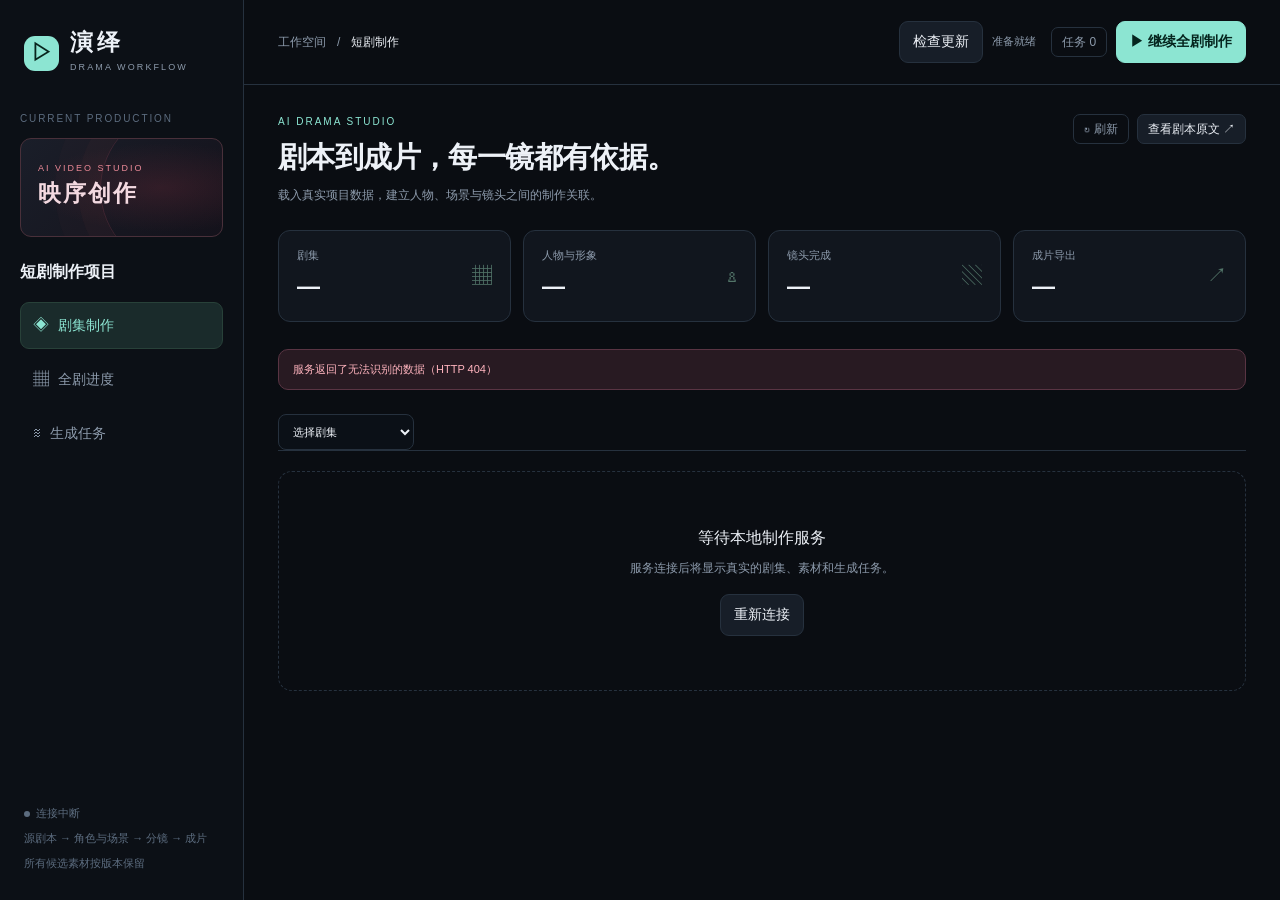
==== commit 5d1e957c: "feat: add guarded GitHub updates with backup and automatic restart Add shared update controls to can" ====
--- a/frontend/workbench/index.html
+++ b/frontend/workbench/index.html
@@ -5,6 +5,8 @@
 <meta name="viewport" content="width=device-width,initial-scale=1">
 <meta name="color-scheme" content="dark">
 <title>演绎 · AI 短剧制作台</title>
+<link rel="stylesheet" href="/app-update.css">
+<script src="/app-update.js" defer></script>
 <style>
 :root{--bg:#0a0d12;--panel:#11161e;--panel2:#171e28;--line:#26313e;--text:#edf1f7;--muted:#8d9bac;--subtle:#5c6c7f;--accent:#8ce5d2;--accentdim:#153f37;--red:#ff7b7b;--reddim:#3d232b;--amber:#e4bf7b;--radius:15px;--font:ui-sans-serif,-apple-system,BlinkMacSystemFont,"PingFang SC","Microsoft YaHei",sans-serif}*{box-sizing:border-box}body{margin:0;background:var(--bg);color:var(--text);font:14px/1.55 var(--font)}button,input,select,textarea{font:inherit}button,a,input,textarea,select{outline-offset:4px}button{cursor:pointer}button:disabled{opacity:.42;cursor:not-allowed}a{color:var(--accent);text-decoration:none}a:hover{text-decoration:underline}button{border:1px solid var(--line);border-radius:9px;background:var(--panel2);color:var(--text);padding:9px 13px;white-space:nowrap;transition:background .15s,border-color .15s,transform .15s}button:hover:not(:disabled){background:#222d3a;border-color:#46586b}button:active:not(:disabled){transform:translateY(1px)}button.primary{color:#05251e;background:var(--accent);border-color:var(--accent);font-weight:650}button.primary:hover:not(:disabled){background:#aef3e4}button.danger{color:var(--red);background:var(--reddim);border-color:#63404b}button.ghost{background:transparent;color:var(--muted)}button.small,.small-btn{padding:5px 10px;font-size:12px;border-radius:7px}input,select,textarea{width:100%;border:1px solid var(--line);border-radius:8px;background:#0b1017;color:var(--text);padding:10px 12px}textarea{resize:vertical;min-height:145px;line-height:1.75}input:focus,select:focus,textarea:focus{border-color:var(--accent)}select{cursor:pointer}.app{max-width:1760px;margin:auto;min-height:100vh;display:grid;grid-template-columns:244px 1fr}.sidebar{position:sticky;top:0;align-self:start;height:100vh;border-right:1px solid var(--line);padding:29px 20px 20px;display:flex;flex-direction:column;background:#0c1016}.brand{display:flex;align-items:center;gap:11px;margin:0 4px 34px}.brand-icon{width:35px;height:35px;position:relative;background:var(--accent);border-radius:11px;display:grid;place-items:center;color:#08251d;font-size:22px;font-weight:800}.brand-title{font-size:23px;letter-spacing:4px;font-weight:750;line-height:1.15}.brand small{font-size:9px;letter-spacing:2.1px;color:var(--muted)}.side-label{font-size:10px;letter-spacing:1.9px;color:var(--subtle);margin-bottom:11px}.project-title{font-size:16px;line-height:1.65;margin-bottom:17px;font-weight:600}.project-cover{height:99px;position:relative;overflow:hidden;margin-bottom:22px;border:1px solid #49303a;border-radius:11px;background:radial-gradient(ellipse at 70% 50%,#852f3d40,transparent 65%),linear-gradient(135deg,#1a1e29,#14121b);display:flex;align-items:center;padding:17px}.project-cover:after{content:"";position:absolute;width:160px;height:160px;border:1px solid #98445344;border-radius:50%;right:-40px;top:-31px;box-shadow:0 0 0 22px #9844530b,0 0 0 45px #98445308}.alarm-mark{color:#ed8b99;font-size:9px;letter-spacing:2px}.project-cover strong{display:block;font-size:23px;letter-spacing:2px;color:#f3d9e0;position:relative;z-index:1}.side-nav{display:grid;gap:7px}.side-nav button{text-align:left;background:transparent;border-color:transparent;padding:10px 12px;color:var(--muted)}.side-nav button.active{background:#1a2b2b;color:var(--accent);border-color:#284139}.side-nav span{margin-right:9px;font-size:16px}.side-meta{margin-top:auto;padding:20px 4px 0;font-size:11px;color:var(--subtle)}.dot{display:inline-block;width:6px;height:6px;border-radius:50%;background:var(--subtle);margin-right:6px}.dot.online{background:var(--accent);box-shadow:0 0 8px #8ce5d244}.side-meta p{margin:8px 0}.workspace{min-width:0}.topbar{min-height:83px;padding:21px 34px;display:flex;align-items:center;justify-content:space-between;gap:15px;border-bottom:1px solid var(--line)}.breadcrumb{font-size:12px;color:var(--muted);display:flex;gap:11px;align-items:center}.breadcrumb strong{color:var(--text);font-weight:500}.top-actions{display:flex;gap:9px;align-items:center}.run-state{font-size:11px;color:var(--muted);margin-right:6px}.content{padding:29px 34px 44px;max-width:1500px;margin:auto}.hero{display:flex;justify-content:space-between;align-items:flex-start;gap:20px;margin-bottom:25px}.eyebrow{font-size:10px;letter-spacing:2px;color:var(--accent);margin-bottom:9px}.hero h1{font-size:29px;line-height:1.35;margin:0 0 9px;font-weight:650;letter-spacing:-.6px}.hero p{color:var(--muted);font-size:12px;margin:0;max-width:790px}.hero-actions{display:flex;gap:8px;align-items:center}.stats{display:grid;grid-template-columns:repeat(4,1fr);gap:12px;margin-bottom:27px}.stat{border:1px solid var(--line);background:var(--panel);border-radius:12px;padding:16px 18px;display:flex;justify-content:space-between;align-items:center}.stat label{color:var(--muted);font-size:11px;display:block;margin-bottom:5px}.stat strong{font-size:23px;font-weight:550;letter-spacing:-.6px}.stat small{color:var(--subtle);font-size:11px;margin-left:5px}.stat-icon{font-size:20px;color:#527468}.episode-nav-wrap{display:flex;align-items:flex-start;gap:12px;border-bottom:1px solid var(--line);margin-bottom:20px;min-width:0}.episode-nav-wrap>select{width:136px;flex-shrink:0;font-size:11px;padding:10px;margin-top:5px}.episode-nav-wrap .episode-strip{flex:1;min-width:0;margin-bottom:0;border-bottom:0}.episode-strip{border-bottom:1px solid var(--line);display:flex;gap:7px;padding-bottom:15px;margin-bottom:20px;overflow:auto;scrollbar-width:thin}.episode-chip{background:transparent;border:1px solid transparent;padding:9px 15px;min-width:106px;text-align:left}.episode-chip .num{font-size:10px;color:var(--muted);display:block;margin-bottom:3px;letter-spacing:1px}.episode-chip .name{display:block;max-width:153px;overflow:hidden;text-overflow:ellipsis;font-size:12px}.episode-chip.active{background:var(--panel2);border-color:#527568}.episode-chip.active .num{color:var(--accent)}.episode-chip .chip-dot{float:right;margin-top:6px;width:5px;height:5px;border-radius:50%;background:var(--subtle)}.episode-chip .chip-dot.done{background:var(--accent)}.episode-heading{display:flex;justify-content:space-between;gap:15px;align-items:flex-start;margin-bottom:18px}.episode-head-actions{display:flex;gap:8px;flex-wrap:wrap;justify-content:flex-end}.review-notice .review-title{display:flex;align-items:center;justify-content:space-between;gap:12px}.review-notice p{margin:8px 0 0;font-size:11px;line-height:1.8}.review-notice ul{padding-left:17px;margin:9px 0 0;font-size:11px;line-height:1.8}.episode-heading h2{margin:0;font-size:19px;font-weight:600}.episode-heading p{color:var(--muted);font-size:12px;max-width:850px;margin:7px 0 0}.tabs{display:flex;gap:24px;overflow:auto;border-bottom:1px solid var(--line);margin-bottom:21px}.tabs button{flex:0 0 auto;border:0;border-bottom:2px solid transparent;border-radius:0;padding:11px 1px;background:transparent;color:var(--muted);font-size:13px}.tabs button.active{color:var(--accent);border-bottom-color:var(--accent)}.tabs small{margin-left:6px;color:var(--subtle);font-size:10px}.section-top{display:flex;justify-content:space-between;align-items:center;gap:12px;margin-bottom:16px}.section-top p{font-size:11px;color:var(--muted);margin:0}.legend{display:flex;gap:12px;color:var(--muted);font-size:10px}.legend i{display:inline-block;height:5px;width:5px;border-radius:50%;background:var(--accent);margin-right:5px}.legend i.pending{background:var(--subtle)}.asset-grid{display:grid;grid-template-columns:repeat(auto-fill,minmax(245px,1fr));gap:17px}.asset-card{border:1px solid var(--line);background:var(--panel);border-radius:var(--radius);overflow:hidden;transition:border-color .2s}.asset-card:hover{border-color:#485763}.asset-preview{aspect-ratio:4/3;background:#0d121a;position:relative;overflow:hidden;display:grid;place-items:center;border-bottom:1px solid var(--line)}.asset-preview img{width:100%;height:100%;object-fit:contain;position:absolute;inset:0;background:#0a0f16}.empty-image{display:flex;flex-direction:column;align-items:center;color:var(--subtle);gap:9px;font-size:11px;text-align:center;padding:22px}.empty-image .avatar-line{font-size:32px;color:#354858}.image-tag{position:absolute;top:12px;left:12px;padding:4px 8px;font-size:10px;background:#091016d9;border:1px solid #3e505c;border-radius:5px;color:#d1d9e3;z-index:1}.asset-body{padding:16px}.asset-card h3{margin:0 0 4px;font-size:16px;font-weight:600}.muted{color:var(--muted)}.fine{font-size:11px}.subtle{color:var(--subtle)}.tag-list{display:flex;gap:5px;flex-wrap:wrap;margin:11px 0 15px}.tag{font-size:10px;color:#aab9c9;border:1px solid #2c3a49;background:#17202b;border-radius:5px;padding:2px 6px}.tag.green{color:var(--accent);border-color:#2a4c42;background:#122f28}.tag.red{color:var(--red);border-color:#58333d;background:#2b1920}.card-buttons{display:flex;gap:8px}.card-buttons button{flex:1;font-size:11px;padding:8px}.pipeline{display:flex;gap:6px;align-items:center;margin-top:14px;color:var(--subtle);font-size:9px;flex-wrap:wrap}.pipeline .done{color:var(--accent)}.pipeline b{font-weight:400;color:#354251}.notice{background:#131c27;border:1px solid #293b4e;color:#9eb5cd;border-radius:10px;padding:11px 14px;font-size:11px;margin-bottom:19px}.notice.error{background:#281a22;border-color:#593443;color:#ffb4be}.notice strong{font-weight:600}.empty{min-height:220px;border:1px dashed var(--line);border-radius:14px;display:grid;place-items:center;text-align:center;padding:34px;color:var(--muted)}.empty h3{color:var(--text);font-weight:500;margin:0 0 8px}.empty p{font-size:12px;max-width:520px;margin:0 auto 17px}.progress-track{height:4px;overflow:hidden;border-radius:3px;background:#26313d}.progress-track span{display:block;background:var(--accent);height:100%;transition:width .3s}.shot-list{display:grid;gap:16px}.shot-card{border:1px solid var(--line);background:var(--panel);border-radius:14px;overflow:hidden;display:grid;grid-template-columns:276px 1fr}.shot-media{background:#070a0f;border-right:1px solid var(--line);min-height:220px;display:grid;place-items:center;position:relative}.shot-media video{width:100%;max-height:330px;display:block}.shot-body{padding:19px 21px;min-width:0}.shot-title{display:flex;align-items:center;justify-content:space-between;gap:15px;margin-bottom:10px}.shot-title h3{font-size:14px;margin:0;font-weight:600}.shot-title .duration{color:var(--accent);font-family:ui-monospace,monospace;font-size:11px;margin-left:10px}.cast-item{display:flex;align-items:center;gap:7px;font-size:11px;color:#c2d1df}.cast-item select{width:auto;max-width:210px;padding:4px 7px;font-size:10px}.look-create{background:#0c131c;border:1px solid var(--line);border-radius:8px;padding:12px;margin:12px 0}.look-create input,.look-create textarea{margin:6px 0;font-size:11px}.look-create textarea{min-height:90px}.shot-action{font-size:13px;line-height:1.8;margin:8px 0}.shot-meta{display:grid;grid-template-columns:1fr 1fr;gap:8px 15px;font-size:11px;color:var(--muted);margin:12px 0}.shot-meta label{color:var(--subtle);display:block;font-size:10px;margin-bottom:2px}.dialogue{border-left:2px solid #386458;padding-left:12px;margin:10px 0;color:#d3e2e0;font-size:12px}.dialogue p{margin:5px 0}.dialogue b{color:var(--accent);font-size:10px;margin-right:6px;font-weight:500}.shot-footer{display:flex;gap:8px;justify-content:space-between;align-items:center;margin-top:15px}.shot-footer .actions{display:flex;gap:7px}.shot-footer select{max-width:290px;padding:6px 9px;font-size:10px}.shot-edit{border-top:1px solid var(--line);margin-top:13px;padding-top:12px}.shot-edit>summary{color:var(--accent);font-size:11px;cursor:pointer}.shot-edit .edit-fields{display:grid;gap:12px;margin-top:13px}.shot-edit label{display:grid;gap:5px;font-size:11px;color:var(--muted)}.shot-edit textarea{min-height:90px;font-size:12px;line-height:1.7}.shot-edit .notice{margin:12px 0 0}.shot-edit .edit-save{display:flex;align-items:center;gap:12px;margin-top:13px;flex-wrap:wrap}.shot-edit .edit-save span{font-size:10px;color:var(--subtle)}.shot-details{border-top:1px solid var(--line);padding-top:12px;margin-top:13px}.shot-details summary{color:var(--muted);cursor:pointer;font-size:11px}.shot-details textarea{font-size:11px;margin:12px 0 8px;min-height:200px}.handoff{font-size:11px;color:var(--muted);display:grid;gap:7px;margin:10px 0}.handoff strong{color:#abc7bd;font-weight:500}.export-card{border:1px solid var(--line);border-radius:14px;background:var(--panel);padding:24px;margin-bottom:16px}.export-card h3{font-size:18px;margin:0 0 8px;font-weight:550}.export-card p{font-size:12px;color:var(--muted);margin:0 0 17px}.export-card video{display:block;width:100%;max-height:560px;background:#05080c;border-radius:8px;margin:17px 0}.export-meta{display:flex;gap:20px;flex-wrap:wrap;margin:11px 0;font-size:11px;color:var(--muted)}.export-actions{display:flex;gap:9px;align-items:center}.download-link{display:inline-block;border:1px solid #3a6c60;background:#163d32;color:var(--accent);padding:8px 13px;border-radius:8px;font-size:12px}.jobs-panel{position:fixed;right:21px;top:76px;width:min(480px,calc(100vw - 30px));max-height:75vh;overflow:auto;z-index:40;border:1px solid #3b4a5e;background:#101721;box-shadow:0 20px 70px #0008;border-radius:14px}.panel-head{position:sticky;top:0;padding:16px 19px;background:#111923;display:flex;justify-content:space-between;align-items:center;border-bottom:1px solid var(--line);z-index:1}.panel-head h3{font-size:14px;margin:0}.job{padding:13px 18px;border-bottom:1px solid var(--line)}.job-top{display:flex;justify-content:space-between;gap:12px;font-size:12px}.job-meta{font-size:10px;color:var(--subtle);margin-top:5px;word-break:break-all}.job-error{font-size:11px;color:#ffaeb8;background:#2b1a23;border-radius:7px;padding:9px;margin-top:8px;white-space:pre-wrap;word-break:break-word}.status{font-size:10px;color:var(--muted);white-space:nowrap}.status.success{color:var(--accent)}.status.failed{color:var(--red)}.status.running{color:var(--amber)}.backdrop{position:fixed;inset:0;z-index:50;background:#03060bd9;backdrop-filter:blur(5px);display:flex;align-items:center;justify-content:center;padding:28px}.modal{background:var(--panel);border:1px solid #354354;border-radius:18px;width:min(1180px,100%);max-height:94vh;overflow:auto;box-shadow:0 30px 100px #0009}.modal-head{position:sticky;top:0;background:var(--panel);padding:20px 24px;border-bottom:1px solid var(--line);display:flex;justify-content:space-between;align-items:center;gap:20px;z-index:3}.modal-head h2{margin:0;font-size:19px;font-weight:600}.modal-head p{color:var(--muted);font-size:11px;margin:3px 0 0}.modal-close{padding:5px 10px;font-size:18px;background:transparent}.modal-layout{display:grid;grid-template-columns:1.02fr 1fr;min-height:530px}.modal-left{padding:22px;border-right:1px solid var(--line)}.modal-right{padding:24px;min-width:0}.large-preview{height:365px;background:#080d14;border:1px solid var(--line);border-radius:10px;display:grid;place-items:center;overflow:hidden}.large-preview video{width:100%;height:100%;object-fit:contain}.manual-review-copy{font-size:12px;color:var(--muted);line-height:1.8;margin:0 0 15px}.qa-result{margin:10px 0;font-size:11px;color:var(--muted);line-height:1.8}.qa-result p{margin:7px 0}.qa-result ul{padding-left:17px;margin:7px 0}.qa-score{display:flex;gap:6px;flex-wrap:wrap;margin:8px 0}.large-preview img{width:100%;height:100%;object-fit:contain}.large-preview a{display:block;width:100%;height:100%}.preview-caption{font-size:10px;color:var(--muted);display:flex;justify-content:space-between;gap:10px;margin:10px 0 16px}.versions{display:flex;gap:8px;overflow:auto;padding:3px 0 6px}.version{flex:0 0 82px;height:89px;position:relative;border-radius:8px;overflow:hidden;border:1px solid var(--line);padding:0;background:#0b1018}.version img{width:100%;height:100%;object-fit:cover}.version.active{border-color:var(--accent);box-shadow:0 0 0 1px var(--accent)}.version-label{position:absolute;bottom:0;left:0;right:0;background:#09101bea;font-size:9px;padding:3px;text-align:center;color:#cbd6e4}.version .approved{position:absolute;top:3px;right:4px;background:var(--accent);border-radius:50%;width:15px;height:15px;font-size:10px;color:#092920}.field-label{display:block;font-size:11px;color:var(--muted);margin-bottom:7px}.field-row{display:flex;align-items:center;justify-content:space-between;margin:17px 0 8px}.field-row label{color:var(--muted);font-size:11px}.segmented{display:flex;border:1px solid var(--line);padding:4px;border-radius:9px;margin-bottom:17px;background:#0b1118;gap:3px}.segmented button{background:transparent;border-color:transparent;flex:1;font-size:11px;padding:7px 9px}.segmented button.active{background:#23382f;color:var(--accent)}.prompt-editor{font-size:12px;min-height:235px}.reference-summary{font-size:10px;line-height:1.7;color:var(--muted);background:#0c131c;border:1px solid var(--line);border-radius:8px;padding:11px;margin:12px 0;max-height:100px;overflow:auto}.reference-summary strong{color:var(--accent);font-weight:500}.upload-box{display:flex;align-items:center;gap:10px;padding:11px;border:1px dashed #415060;border-radius:8px;margin:13px 0;color:var(--muted);font-size:10px}.upload-box img{width:46px;height:46px;object-fit:cover;border-radius:5px}.upload-box button{flex-shrink:0}.upload-box span{word-break:break-all}.modal-actions{display:flex;gap:8px;flex-wrap:wrap;margin-top:15px}.modal-actions button{flex:1;font-size:12px}.modal-tip{color:var(--subtle);font-size:10px;line-height:1.8;margin-top:12px}.source-content{padding:26px;font-size:13px;line-height:1.95;white-space:pre-wrap;max-height:75vh;overflow:auto}.source-content h3{margin:0}.toast-stack{position:fixed;bottom:25px;left:50%;transform:translateX(-50%);z-index:100;display:grid;gap:8px;max-width:min(580px,calc(100vw - 36px))}.toast{background:#1e302c;border:1px solid #456e60;color:#daf4e9;border-radius:10px;padding:12px 18px;font-size:12px;box-shadow:0 8px 30px #0006;word-break:break-word}.toast.error{background:#351f29;border-color:#7a4653;color:#ffc3cc}.loading{display:flex;align-items:center;gap:12px;color:var(--muted);padding:70px;justify-content:center}.spinner{width:15px;height:15px;border:2px solid #2a3a42;border-top-color:var(--accent);border-radius:50%;animation:spin 1s linear infinite}@keyframes spin{to{transform:rotate(360deg)}}.hidden{display:none!important}.failed-banner{display:flex;align-items:center;justify-content:space-between;gap:12px}.status-line{color:var(--subtle);font-size:10px;margin-top:16px;display:flex;justify-content:space-between;gap:12px}.mono{font-family:ui-monospace,SFMono-Regular,Menlo,monospace}.overview-grid{display:grid;grid-template-columns:repeat(auto-fill,minmax(245px,1fr));gap:15px}.episode-overview{padding:19px;background:var(--panel);border:1px solid var(--line);border-radius:12px}.episode-overview h3{margin:6px 0 9px;font-size:16px;font-weight:550}.episode-overview p{font-size:11px;color:var(--muted);min-height:38px;margin-bottom:15px}.episode-overview .progress-track{margin-bottom:12px}.overview-line{display:flex;justify-content:space-between;gap:10px;font-size:10px;color:var(--muted);margin:10px 0}.hr{height:1px;background:var(--line);margin:20px 0}.mobile-brand{display:none}.empty-inline{color:var(--subtle);font-size:11px;padding:8px 0}.inline-error{color:var(--red);font-size:11px;word-break:break-word}.source-id{font-size:10px;color:var(--subtle);margin-left:7px}
 @media(min-width:1500px){.asset-grid{grid-template-columns:repeat(auto-fill,minmax(260px,1fr))}}@media(max-width:1150px){.app{grid-template-columns:208px 1fr}.sidebar{padding:24px 16px}.content{padding:25px 24px}.topbar{padding:20px 24px}.shot-card{grid-template-columns:230px 1fr}.shot-media{min-height:200px}.stat{padding:13px}.hero h1{font-size:25px}.run-state{display:none}}@media(max-width:900px){.app{grid-template-columns:1fr}.sidebar{display:none}.mobile-brand{display:block;font-size:17px;font-weight:700;color:var(--accent);letter-spacing:3px}.topbar{padding:15px 20px;min-height:72px}.breadcrumb{display:none}.stats{grid-template-columns:repeat(4,1fr)}.hero{flex-direction:column}.hero h1{font-size:25px}.hero-actions{align-self:stretch}.content{padding:22px 20px}.modal-layout{grid-template-columns:1fr 1fr}.modal-left,.modal-right{padding:17px}.large-preview{height:320px}.shot-card{grid-template-columns:220px 1fr}.shot-meta{grid-template-columns:1fr}.stat-icon{display:none}.shot-footer{align-items:stretch;flex-direction:column}.shot-footer select{max-width:none}.backdrop{padding:15px}}@media(max-width:650px){.stats{grid-template-columns:repeat(2,1fr);gap:9px}.hero h1{font-size:23px}.hero p{font-size:11px}.top-actions{gap:6px}.top-actions button{font-size:11px;padding:8px 10px}.episode-heading{flex-direction:column}.tabs{gap:22px}.asset-grid{grid-template-columns:repeat(2,minmax(0,1fr));gap:11px}.asset-body{padding:12px}.asset-card h3{font-size:14px}.card-buttons{flex-direction:column;gap:6px}.asset-preview{aspect-ratio:3/4}.tag-list{margin:9px 0}.pipeline{font-size:8px;gap:4px}.shot-card{grid-template-columns:1fr}.shot-media{min-height:190px;border-right:0;border-bottom:1px solid var(--line)}.shot-media video{max-height:370px}.shot-body{padding:17px}.shot-meta{grid-template-columns:1fr 1fr}.modal-layout{grid-template-columns:1fr}.modal-left{border-right:0;border-bottom:1px solid var(--line)}.modal-head{padding:15px 18px}.large-preview{height:310px}.modal{max-height:96vh}.backdrop{padding:8px}.section-top{align-items:flex-start}.legend{display:none}.hero-actions button{font-size:11px}.export-card{padding:18px}.content{padding:20px 15px}.stat strong{font-size:22px}.project-title{font-size:13px}.run-button-label{font-size:11px}.source-id{display:none}.episode-chip{min-width:92px;padding:8px 11px}.episode-chip .name{max-width:112px}.status-line{flex-direction:column;gap:3px}}
@@ -15,7 +17,7 @@
 <aside class="sidebar">
   <div class="brand"><div class="brand-icon">▷</div><div><div class="brand-title">演绎</div><small>DRAMA WORKFLOW</small></div></div>
   <div class="side-label">CURRENT PRODUCTION</div>
-  <div class="project-cover"><div><div class="alarm-mark">ORIGINAL SERIES / 01</div><strong>红色警报</strong></div></div>
+  <div class="project-cover"><div><div class="alarm-mark">AI VIDEO STUDIO</div><strong>映序创作</strong></div></div>
   <div class="project-title" id="side-title">短剧制作项目</div>
   <div class="side-nav">
     <button data-action="nav" data-nav="production" class="active" id="nav-production"><span>◈</span>剧集制作</button>
@@ -25,7 +27,7 @@
   <div class="side-meta"><p><i class="dot" id="connection-dot"></i><span id="connection-label">正在连接本地工作台</span></p><p>源剧本 → 角色与场景 → 分镜 → 成片</p><p>所有候选素材按版本保留</p></div>
 </aside>
 <main class="workspace">
-  <header class="topbar"><div class="mobile-brand">▷ 演绎</div><div class="breadcrumb"><span>工作空间</span><span>/</span><strong>短剧制作</strong></div><div class="top-actions"><span id="run-state" class="run-state">准备就绪</span><button class="ghost small" data-action="jobs" id="jobs-button">任务 <span id="jobs-count">0</span></button><button class="danger hidden" data-action="pause" id="pause-button">暂停派发</button><button class="primary" data-action="run" id="run-button"><span class="run-button-label">▶ 继续全剧制作</span></button></div></header>
+  <header class="topbar"><div class="mobile-brand">▷ 演绎</div><div class="breadcrumb"><span>工作空间</span><span>/</span><strong>短剧制作</strong></div><div class="top-actions"><button id="app-update-button" type="button">检查更新</button><span id="run-state" class="run-state">准备就绪</span><button class="ghost small" data-action="jobs" id="jobs-button">任务 <span id="jobs-count">0</span></button><button class="danger hidden" data-action="pause" id="pause-button">暂停派发</button><button class="primary" data-action="run" id="run-button"><span class="run-button-label">▶ 继续全剧制作</span></button></div></header>
   <div class="content">
     <div class="hero"><div><div class="eyebrow">AI DRAMA STUDIO</div><h1 id="project-title">剧本到成片，每一镜都有依据。</h1><p id="project-description">载入真实项目数据，建立人物、场景与镜头之间的制作关联。</p></div><div class="hero-actions"><button class="ghost small" data-action="refresh">↻ 刷新</button><button class="small" data-action="source">查看剧本原文 ↗</button></div></div>
     <div class="stats" id="stats"><div class="stat"><div><label>剧集</label><strong>—</strong></div><span class="stat-icon">▦</span></div><div class="stat"><div><label>人物与形象</label><strong>—</strong></div><span class="stat-icon">♙</span></div><div class="stat"><div><label>镜头完成</label><strong>—</strong></div><span class="stat-icon">▧</span></div><div class="stat"><div><label>成片导出</label><strong>—</strong></div><span class="stat-icon">↗</span></div></div>
@@ -218,6 +220,10 @@
 document.addEventListener('keydown',event=>{if(event.key==='Escape'){closeModal();app.jobsOpen=false;renderJobs()}});
 document.addEventListener('click',event=>{if(event.target.classList.contains('backdrop'))closeModal()});
 window.addEventListener('focus',()=>fetchState());
+window.AIVideoBeforeUpdate=async()=>{
+  const drafts=Object.keys(app.shotDrafts).length||app.modal?.draft||app.newCharacter||app.newLocation||app.newLook;
+  if(drafts)throw new Error('有尚未保存的编辑，请先保存或关闭编辑窗口后更新。');
+};
 fetchState();setInterval(()=>{if(!document.hidden)fetchState()},3500);
 </script>
 </body>
